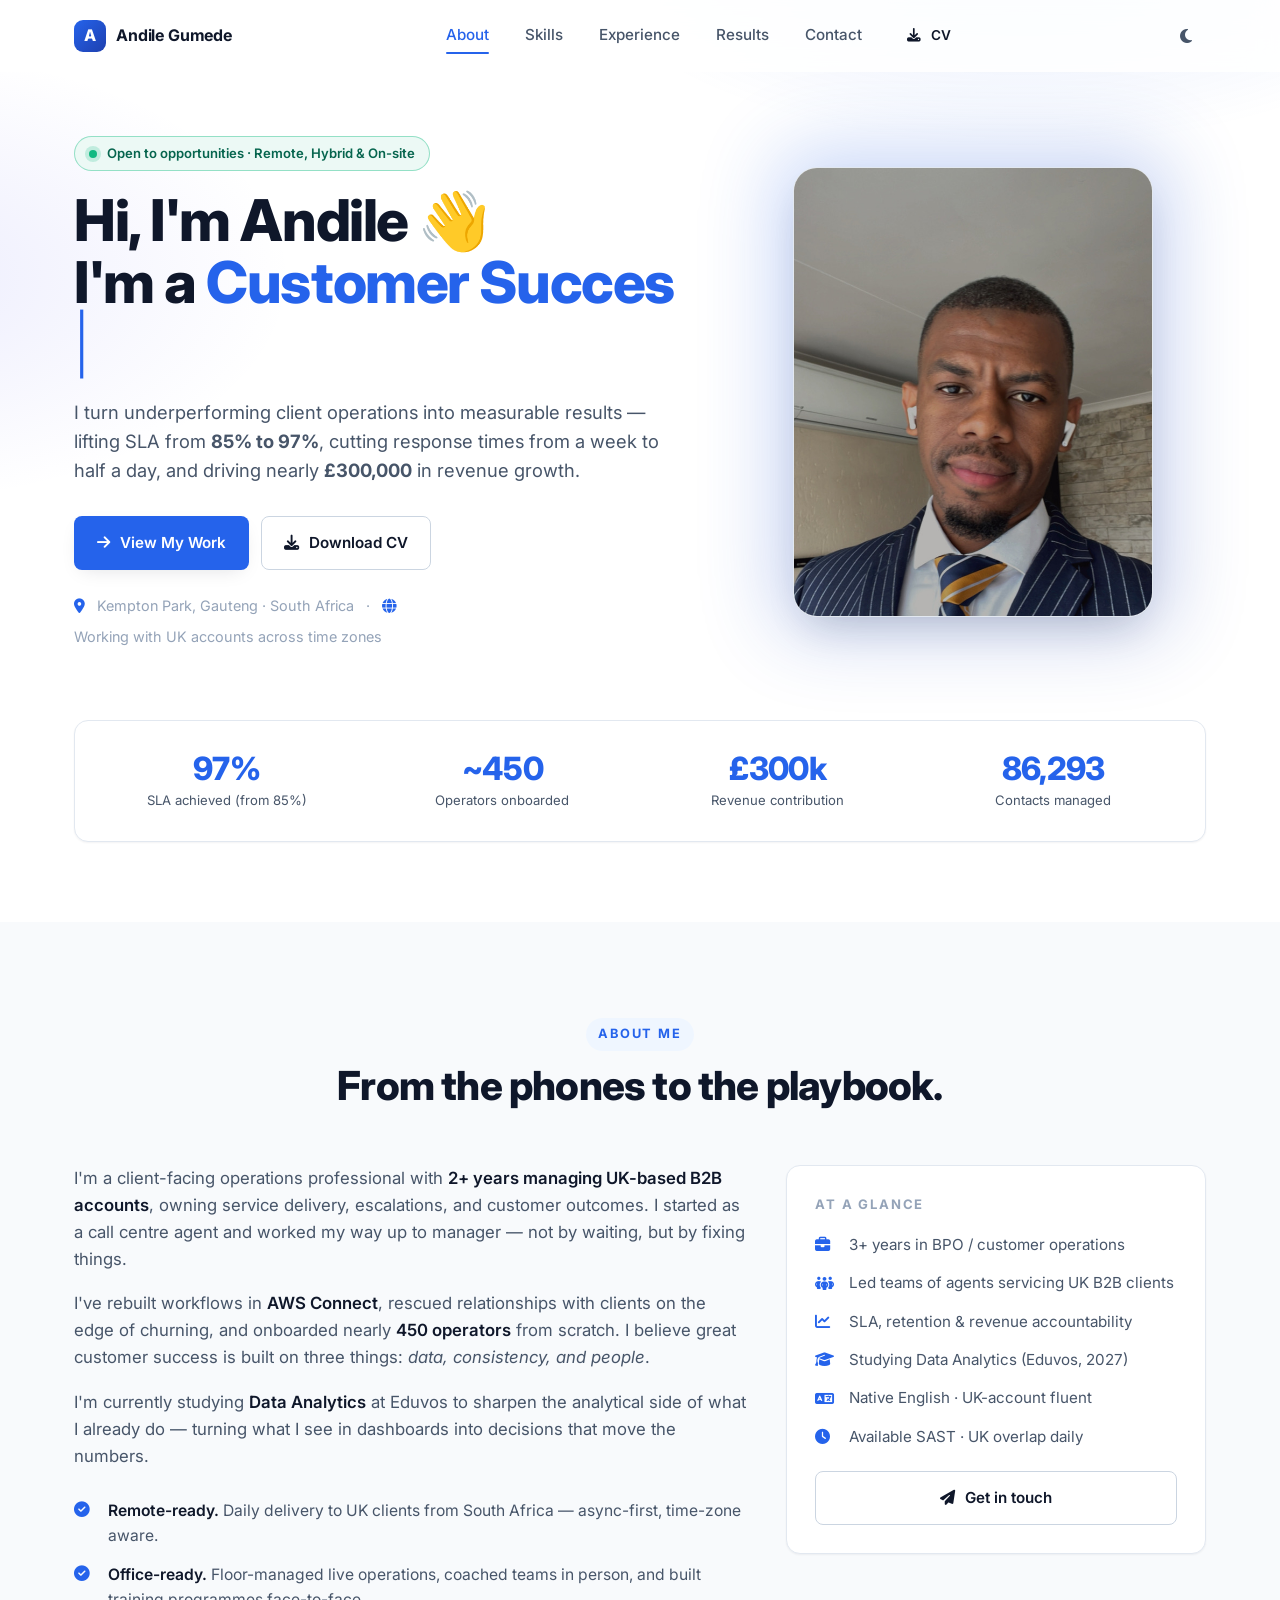
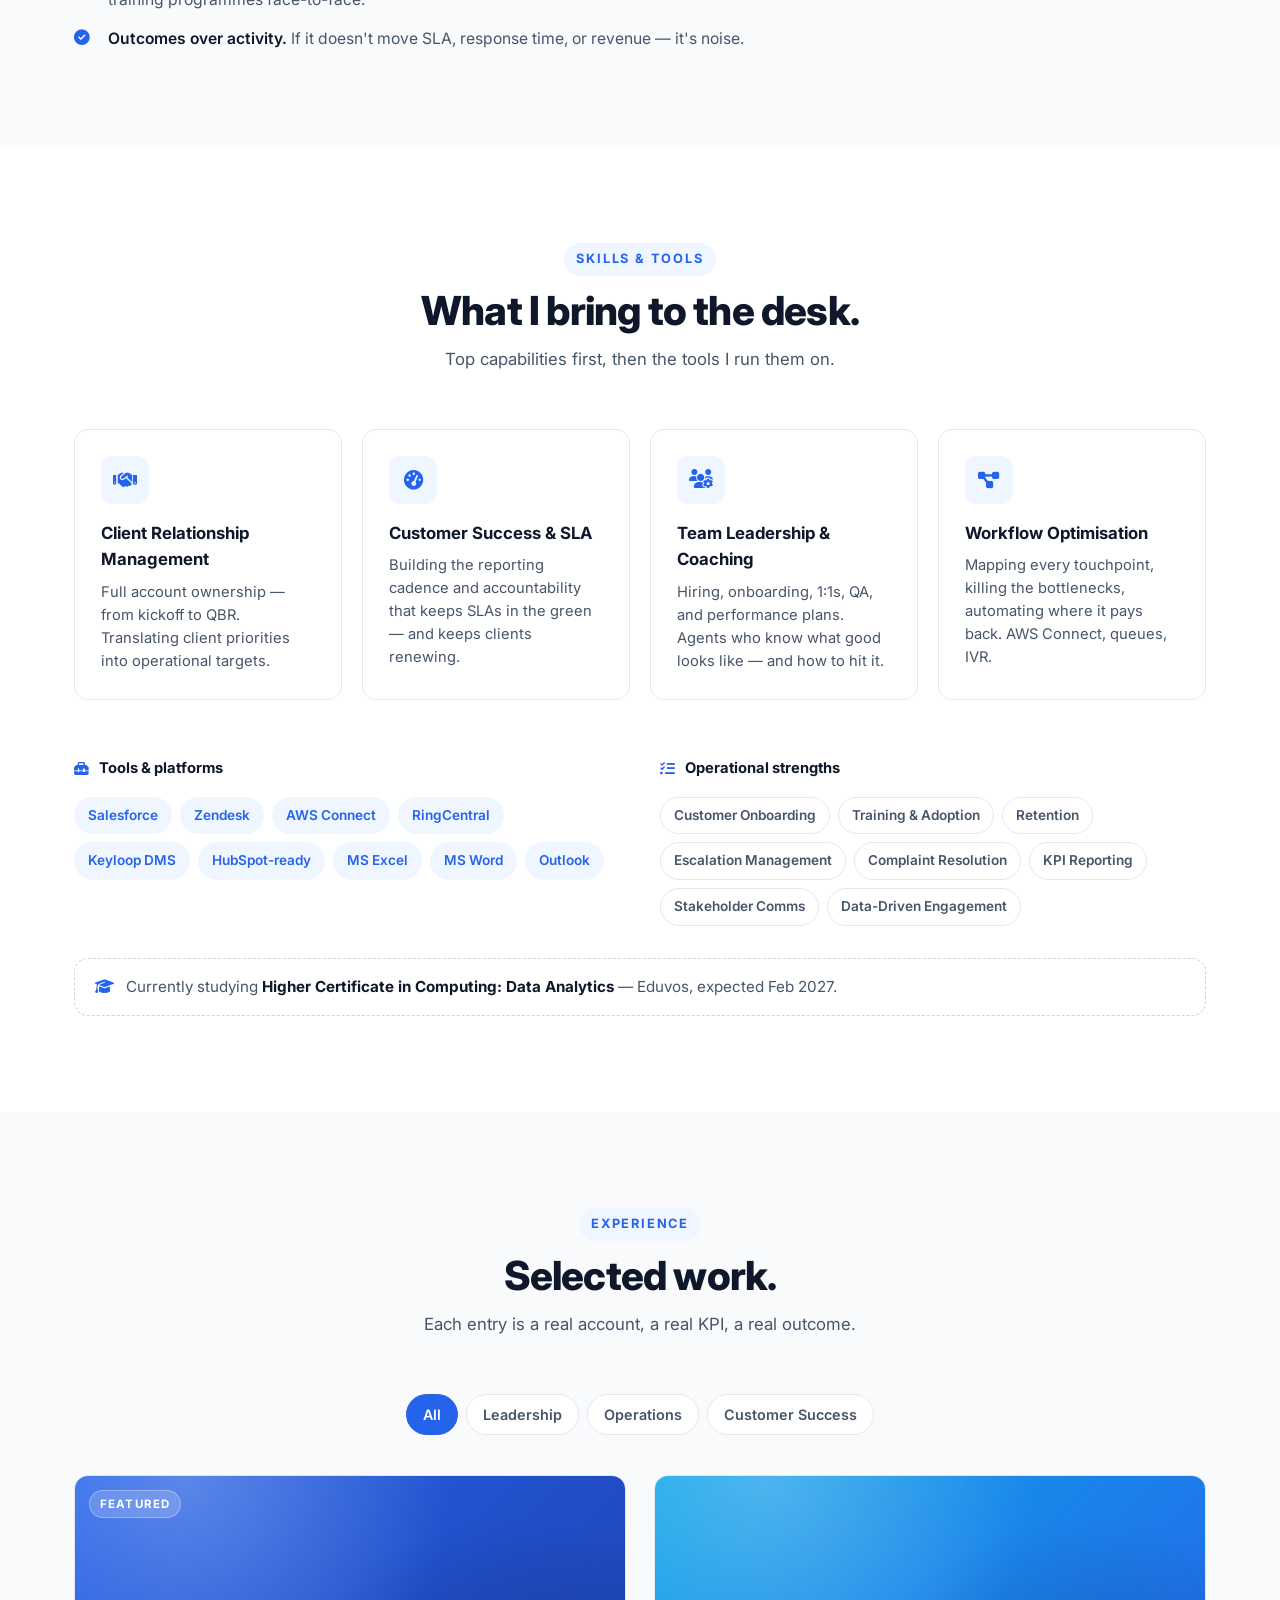
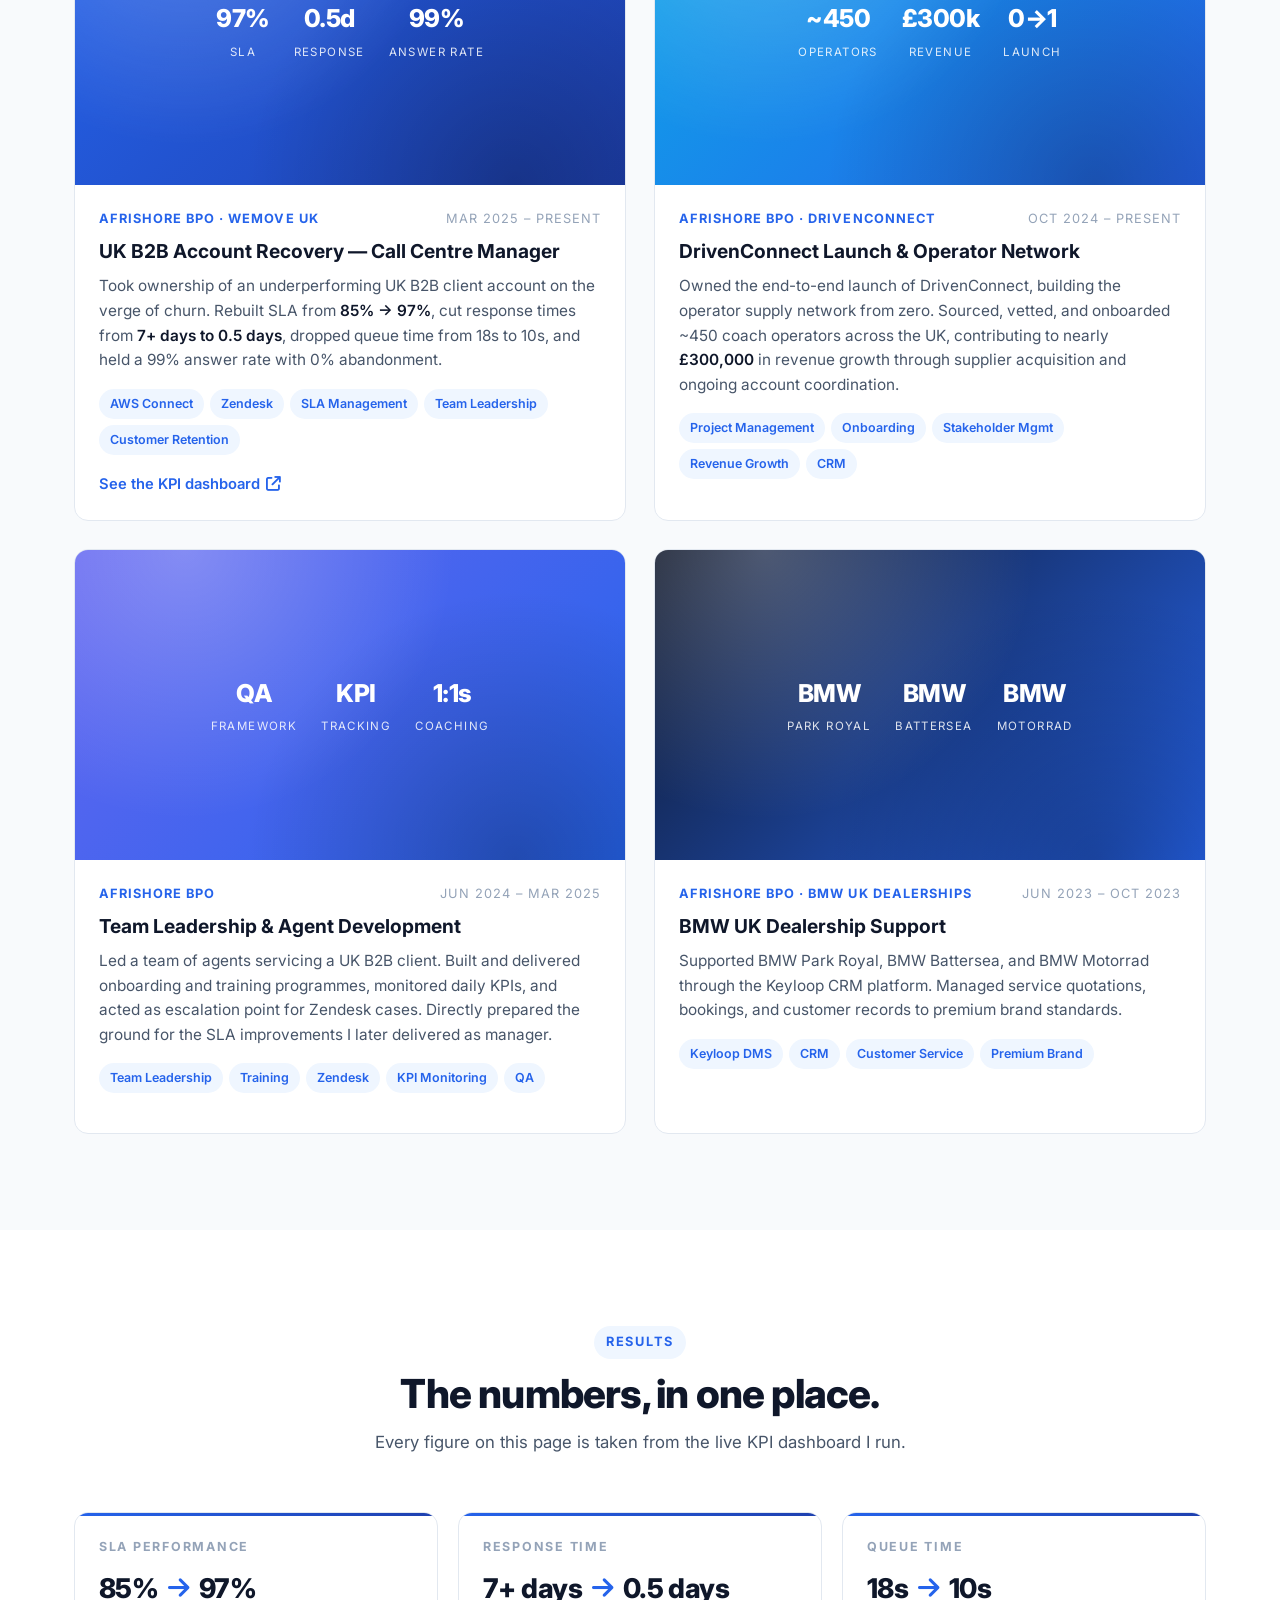
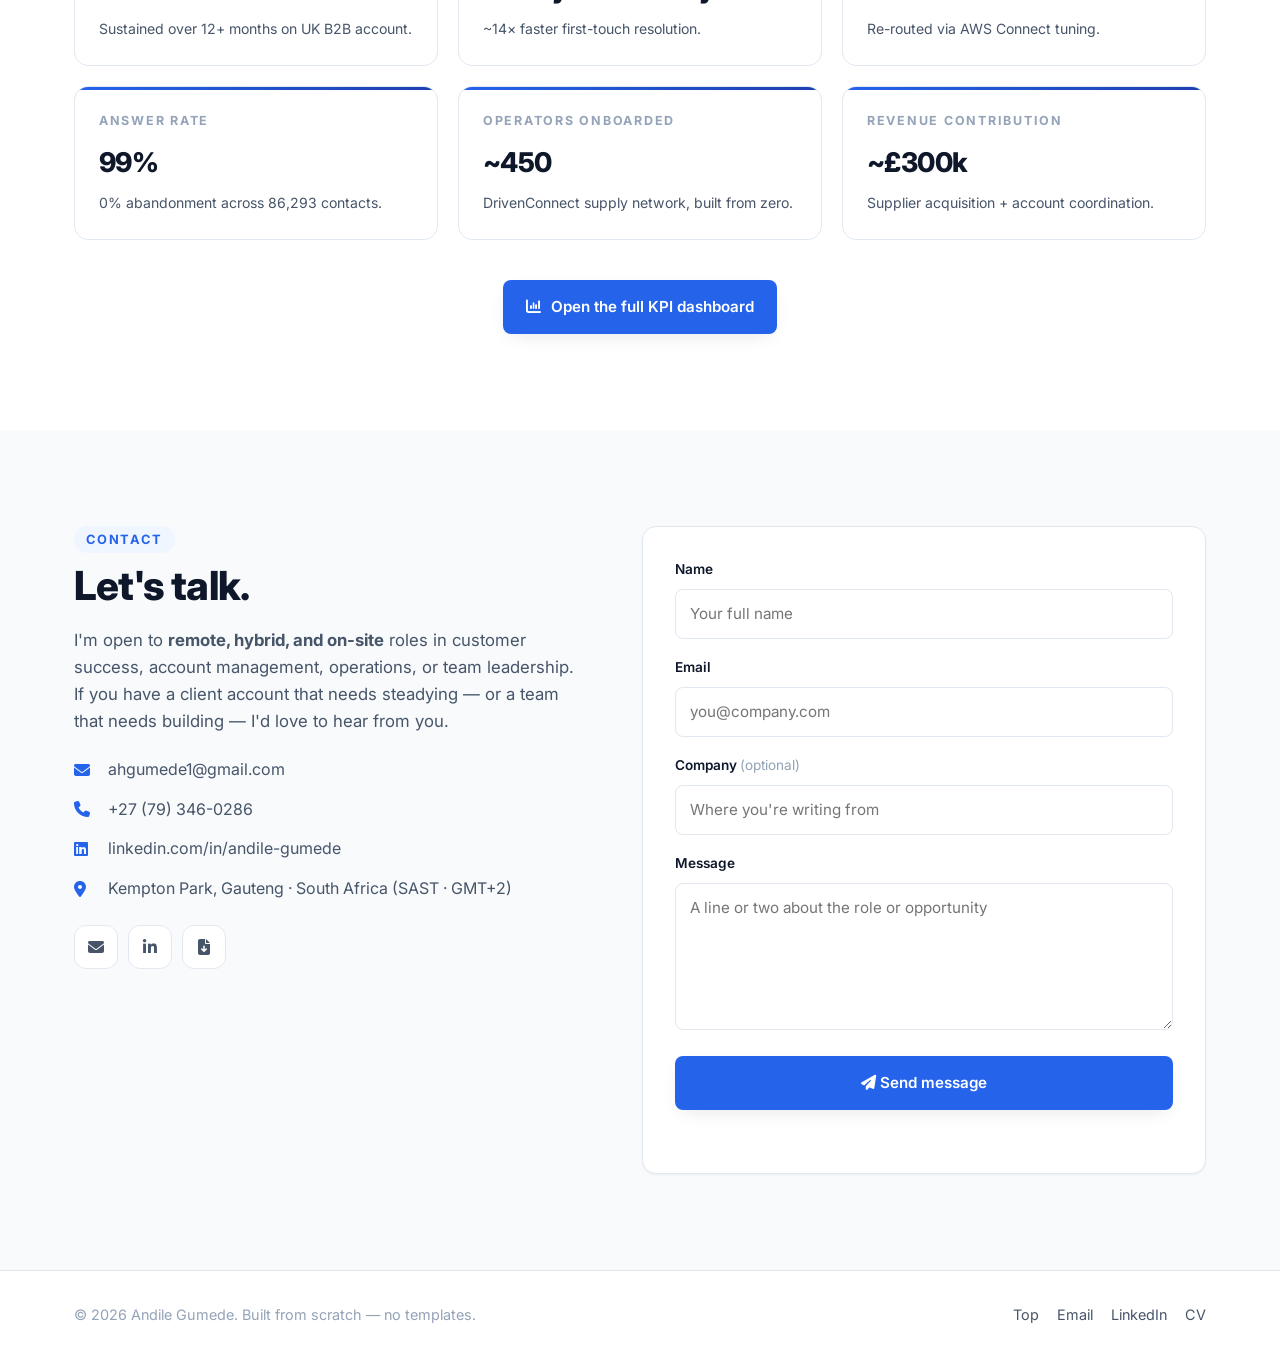
==== index.html @ 9a5c34fb "Add portfolio website" ====
<!DOCTYPE html>
<html lang="en">
<head>
  <meta charset="UTF-8" />
  <meta name="viewport" content="width=device-width, initial-scale=1.0" />
  <meta name="description" content="Andile Gumede — Customer Success & Operations Professional. UK B2B account management, SLA improvement, team leadership. Open to remote, hybrid, and on-site roles." />
  <meta name="author" content="Andile Gumede" />

  <!-- Open Graph -->
  <meta property="og:title" content="Andile Gumede — Customer Success & Operations" />
  <meta property="og:description" content="Turning underperforming client operations into measurable results. SLA 85%→97%. ~£300k revenue contribution." />
  <meta property="og:type" content="website" />

  <title>Andile Gumede — Customer Success & Operations Professional</title>

  <!-- Favicon (inline SVG: blue circle with white "A") -->
  <link rel="icon" type="image/svg+xml" href="data:image/svg+xml,%3Csvg xmlns='http://www.w3.org/2000/svg' viewBox='0 0 100 100'%3E%3Ccircle cx='50' cy='50' r='48' fill='%232563EB'/%3E%3Ctext x='50' y='66' font-family='Inter,sans-serif' font-size='56' font-weight='700' text-anchor='middle' fill='white'%3EA%3C/text%3E%3C/svg%3E" />

  <!-- Google Fonts: Inter -->
  <link rel="preconnect" href="https://fonts.googleapis.com" />
  <link rel="preconnect" href="https://fonts.gstatic.com" crossorigin />
  <link href="https://fonts.googleapis.com/css2?family=Inter:wght@300;400;500;600;700;800;900&display=swap" rel="stylesheet" />

  <!-- Font Awesome -->
  <link rel="stylesheet" href="https://cdnjs.cloudflare.com/ajax/libs/font-awesome/6.5.1/css/all.min.css" />

  <!-- AOS (Animate On Scroll) -->
  <link rel="stylesheet" href="https://unpkg.com/aos@2.3.4/dist/aos.css" />

  <!-- Site styles -->
  <link rel="stylesheet" href="src/css/style.css" />
</head>
<body>

  <!-- Scroll progress bar -->
  <div class="scroll-progress" id="scrollProgress" aria-hidden="true"></div>

  <!-- ===== NAV ===== -->
  <header class="nav" id="nav">
    <div class="container nav__inner">
      <a href="#hero" class="nav__logo" aria-label="Andile Gumede — home">
        <span class="nav__logo-mark">A</span>
        <span class="nav__logo-text">Andile Gumede</span>
      </a>

      <nav class="nav__links" id="navLinks" aria-label="Primary">
        <a href="#about" class="nav__link">About</a>
        <a href="#skills" class="nav__link">Skills</a>
        <a href="#projects" class="nav__link">Experience</a>
        <a href="#results" class="nav__link">Results</a>
        <a href="#contact" class="nav__link">Contact</a>
        <a href="src/assets/Andile_Gumede_CV_2026.pdf" class="nav__cv btn btn--small" download>
          <i class="fa-solid fa-download" aria-hidden="true"></i> CV
        </a>
      </nav>

      <div class="nav__controls">
        <button id="themeToggle" class="icon-btn" aria-label="Toggle dark mode" title="Toggle dark mode">
          <i class="fa-solid fa-moon" aria-hidden="true"></i>
        </button>
        <button id="menuToggle" class="icon-btn nav__menu-toggle" aria-label="Toggle menu" aria-expanded="false" aria-controls="navLinks">
          <i class="fa-solid fa-bars" aria-hidden="true"></i>
        </button>
      </div>
    </div>
  </header>

  <!-- ===== HERO ===== -->
  <section class="hero" id="hero">
    <div class="hero__bg" aria-hidden="true"></div>
    <div class="container hero__inner">
      <div class="hero__content" data-aos="fade-up">
        <span class="badge badge--available">
          <span class="badge__dot" aria-hidden="true"></span>
          Open to opportunities · Remote, Hybrid &amp; On-site
        </span>

        <h1 class="hero__title">
          Hi, I'm Andile <span class="wave" aria-hidden="true">👋</span><br />
          I'm a <span class="typing" id="typing" aria-live="polite"></span><span class="caret" aria-hidden="true">|</span>
        </h1>

        <p class="hero__tagline">
          I turn underperforming client operations into measurable results — lifting SLA from
          <strong>85% to 97%</strong>, cutting response times from a week to half a day, and driving nearly
          <strong>£300,000</strong> in revenue growth.
        </p>

        <div class="hero__cta">
          <a href="#projects" class="btn btn--primary">
            <i class="fa-solid fa-arrow-right" aria-hidden="true"></i>
            View My Work
          </a>
          <a href="src/assets/Andile_Gumede_CV_2026.pdf" class="btn btn--ghost" download>
            <i class="fa-solid fa-download" aria-hidden="true"></i>
            Download CV
          </a>
        </div>

        <div class="hero__meta">
          <i class="fa-solid fa-location-dot" aria-hidden="true"></i>
          Kempton Park, Gauteng · South Africa
          <span class="hero__meta-sep" aria-hidden="true">·</span>
          <i class="fa-solid fa-globe" aria-hidden="true"></i>
          Working with UK accounts across time zones
        </div>
      </div>

      <div class="hero__photo" data-aos="fade-left" data-aos-delay="150">
        <div class="hero__photo-frame">
          <img src="src/assets/images/profile.jpeg" alt="Portrait of Andile Gumede" loading="eager" />
        </div>
        <div class="hero__photo-glow" aria-hidden="true"></div>
      </div>
    </div>

    <!-- Quick stat strip -->
    <div class="container">
      <div class="stat-strip" data-aos="fade-up" data-aos-delay="250">
        <div class="stat">
          <div class="stat__value" data-counter="97" data-suffix="%">0%</div>
          <div class="stat__label">SLA achieved (from 85%)</div>
        </div>
        <div class="stat">
          <div class="stat__value" data-counter="450" data-prefix="~">0</div>
          <div class="stat__label">Operators onboarded</div>
        </div>
        <div class="stat">
          <div class="stat__value" data-counter="300" data-prefix="£" data-suffix="k">£0k</div>
          <div class="stat__label">Revenue contribution</div>
        </div>
        <div class="stat">
          <div class="stat__value" data-counter="86293">0</div>
          <div class="stat__label">Contacts managed</div>
        </div>
      </div>
    </div>
  </section>

  <!-- ===== ABOUT ===== -->
  <section class="section section--alt" id="about">
    <div class="container">
      <div class="section__head" data-aos="fade-up">
        <span class="eyebrow">About me</span>
        <h2 class="section__title">From the phones to the playbook.</h2>
      </div>

      <div class="about">
        <div class="about__copy" data-aos="fade-up" data-aos-delay="100">
          <p>
            I'm a client-facing operations professional with <strong>2+ years managing UK-based B2B accounts</strong>,
            owning service delivery, escalations, and customer outcomes. I started as a call centre agent and worked my
            way up to manager — not by waiting, but by fixing things.
          </p>
          <p>
            I've rebuilt workflows in <strong>AWS Connect</strong>, rescued relationships with clients on the edge of
            churning, and onboarded nearly <strong>450 operators</strong> from scratch. I believe great customer success
            is built on three things: <em>data, consistency, and people</em>.
          </p>
          <p>
            I'm currently studying <strong>Data Analytics</strong> at Eduvos to sharpen the analytical side of what I
            already do — turning what I see in dashboards into decisions that move the numbers.
          </p>

          <div class="about__points">
            <div class="about__point">
              <i class="fa-solid fa-circle-check" aria-hidden="true"></i>
              <span><strong>Remote-ready.</strong> Daily delivery to UK clients from South Africa — async-first, time-zone aware.</span>
            </div>
            <div class="about__point">
              <i class="fa-solid fa-circle-check" aria-hidden="true"></i>
              <span><strong>Office-ready.</strong> Floor-managed live operations, coached teams in person, and built training programmes face-to-face.</span>
            </div>
            <div class="about__point">
              <i class="fa-solid fa-circle-check" aria-hidden="true"></i>
              <span><strong>Outcomes over activity.</strong> If it doesn't move SLA, response time, or revenue — it's noise.</span>
            </div>
          </div>
        </div>

        <aside class="about__card" data-aos="fade-up" data-aos-delay="200">
          <h3 class="about__card-title">At a glance</h3>
          <ul class="about__list">
            <li><i class="fa-solid fa-briefcase" aria-hidden="true"></i> 3+ years in BPO / customer operations</li>
            <li><i class="fa-solid fa-people-group" aria-hidden="true"></i> Led teams of agents servicing UK B2B clients</li>
            <li><i class="fa-solid fa-chart-line" aria-hidden="true"></i> SLA, retention &amp; revenue accountability</li>
            <li><i class="fa-solid fa-graduation-cap" aria-hidden="true"></i> Studying Data Analytics (Eduvos, 2027)</li>
            <li><i class="fa-solid fa-language" aria-hidden="true"></i> Native English · UK-account fluent</li>
            <li><i class="fa-solid fa-clock" aria-hidden="true"></i> Available SAST · UK overlap daily</li>
          </ul>
          <a href="#contact" class="btn btn--ghost btn--block">
            <i class="fa-solid fa-paper-plane" aria-hidden="true"></i> Get in touch
          </a>
        </aside>
      </div>
    </div>
  </section>

  <!-- ===== SKILLS ===== -->
  <section class="section" id="skills">
    <div class="container">
      <div class="section__head" data-aos="fade-up">
        <span class="eyebrow">Skills &amp; tools</span>
        <h2 class="section__title">What I bring to the desk.</h2>
        <p class="section__sub">Top capabilities first, then the tools I run them on.</p>
      </div>

      <div class="skills-grid">
        <div class="skill-card skill-card--feature" data-aos="fade-up">
          <i class="fa-solid fa-handshake skill-card__icon" aria-hidden="true"></i>
          <h3>Client Relationship Management</h3>
          <p>Full account ownership — from kickoff to QBR. Translating client priorities into operational targets.</p>
        </div>
        <div class="skill-card skill-card--feature" data-aos="fade-up" data-aos-delay="80">
          <i class="fa-solid fa-gauge-high skill-card__icon" aria-hidden="true"></i>
          <h3>Customer Success &amp; SLA</h3>
          <p>Building the reporting cadence and accountability that keeps SLAs in the green — and keeps clients renewing.</p>
        </div>
        <div class="skill-card skill-card--feature" data-aos="fade-up" data-aos-delay="160">
          <i class="fa-solid fa-users-gear skill-card__icon" aria-hidden="true"></i>
          <h3>Team Leadership &amp; Coaching</h3>
          <p>Hiring, onboarding, 1:1s, QA, and performance plans. Agents who know what good looks like — and how to hit it.</p>
        </div>
        <div class="skill-card skill-card--feature" data-aos="fade-up" data-aos-delay="240">
          <i class="fa-solid fa-diagram-project skill-card__icon" aria-hidden="true"></i>
          <h3>Workflow Optimisation</h3>
          <p>Mapping every touchpoint, killing the bottlenecks, automating where it pays back. AWS Connect, queues, IVR.</p>
        </div>
      </div>

      <div class="skills-cluster" data-aos="fade-up" data-aos-delay="120">
        <div class="skills-cluster__col">
          <h4 class="skills-cluster__title"><i class="fa-solid fa-toolbox" aria-hidden="true"></i> Tools &amp; platforms</h4>
          <div class="tag-cloud">
            <span class="tag">Salesforce</span>
            <span class="tag">Zendesk</span>
            <span class="tag">AWS Connect</span>
            <span class="tag">RingCentral</span>
            <span class="tag">Keyloop DMS</span>
            <span class="tag">HubSpot-ready</span>
            <span class="tag">MS Excel</span>
            <span class="tag">MS Word</span>
            <span class="tag">Outlook</span>
          </div>
        </div>

        <div class="skills-cluster__col">
          <h4 class="skills-cluster__title"><i class="fa-solid fa-list-check" aria-hidden="true"></i> Operational strengths</h4>
          <div class="tag-cloud">
            <span class="tag tag--soft">Customer Onboarding</span>
            <span class="tag tag--soft">Training &amp; Adoption</span>
            <span class="tag tag--soft">Retention</span>
            <span class="tag tag--soft">Escalation Management</span>
            <span class="tag tag--soft">Complaint Resolution</span>
            <span class="tag tag--soft">KPI Reporting</span>
            <span class="tag tag--soft">Stakeholder Comms</span>
            <span class="tag tag--soft">Data-Driven Engagement</span>
          </div>
        </div>
      </div>

      <p class="skills-footnote" data-aos="fade-up">
        <i class="fa-solid fa-graduation-cap" aria-hidden="true"></i>
        Currently studying <strong>Higher Certificate in Computing: Data Analytics</strong> — Eduvos, expected Feb 2027.
      </p>
    </div>
  </section>

  <!-- ===== PROJECTS ===== -->
  <section class="section section--alt" id="projects">
    <div class="container">
      <div class="section__head" data-aos="fade-up">
        <span class="eyebrow">Experience</span>
        <h2 class="section__title">Selected work.</h2>
        <p class="section__sub">Each entry is a real account, a real KPI, a real outcome.</p>
      </div>

      <div class="filters" data-aos="fade-up" role="tablist" aria-label="Filter projects">
        <button class="filter is-active" data-filter="all" role="tab" aria-selected="true">All</button>
        <button class="filter" data-filter="leadership" role="tab" aria-selected="false">Leadership</button>
        <button class="filter" data-filter="ops" role="tab" aria-selected="false">Operations</button>
        <button class="filter" data-filter="cs" role="tab" aria-selected="false">Customer Success</button>
      </div>

      <div class="projects">
        <article class="project" data-tags="leadership ops cs" data-aos="fade-up">
          <div class="project__media project__media--gradient project__media--1" aria-hidden="true">
            <div class="project__badge">Featured</div>
            <div class="project__media-stats">
              <div><strong>97%</strong><span>SLA</span></div>
              <div><strong>0.5d</strong><span>Response</span></div>
              <div><strong>99%</strong><span>Answer rate</span></div>
            </div>
          </div>
          <div class="project__body">
            <div class="project__meta">
              <span class="project__company">Afrishore BPO · WeMove UK</span>
              <span class="project__dates">Mar 2025 – Present</span>
            </div>
            <h3 class="project__title">UK B2B Account Recovery — Call Centre Manager</h3>
            <p class="project__desc">
              Took ownership of an underperforming UK B2B client account on the verge of churn. Rebuilt SLA from
              <strong>85% → 97%</strong>, cut response times from <strong>7+ days to 0.5 days</strong>, dropped
              queue time from 18s to 10s, and held a 99% answer rate with 0% abandonment.
            </p>
            <div class="project__tags">
              <span class="tag tag--xs">AWS Connect</span>
              <span class="tag tag--xs">Zendesk</span>
              <span class="tag tag--xs">SLA Management</span>
              <span class="tag tag--xs">Team Leadership</span>
              <span class="tag tag--xs">Customer Retention</span>
            </div>
            <div class="project__links">
              <a href="docs/kpi_dashboard.html" class="link-arrow" target="_blank" rel="noopener">
                See the KPI dashboard <i class="fa-solid fa-arrow-up-right-from-square" aria-hidden="true"></i>
              </a>
            </div>
          </div>
        </article>

        <article class="project" data-tags="ops cs" data-aos="fade-up" data-aos-delay="80">
          <div class="project__media project__media--gradient project__media--2" aria-hidden="true">
            <div class="project__media-stats">
              <div><strong>~450</strong><span>Operators</span></div>
              <div><strong>£300k</strong><span>Revenue</span></div>
              <div><strong>0→1</strong><span>Launch</span></div>
            </div>
          </div>
          <div class="project__body">
            <div class="project__meta">
              <span class="project__company">Afrishore BPO · DrivenConnect</span>
              <span class="project__dates">Oct 2024 – Present</span>
            </div>
            <h3 class="project__title">DrivenConnect Launch &amp; Operator Network</h3>
            <p class="project__desc">
              Owned the end-to-end launch of DrivenConnect, building the operator supply network from zero. Sourced,
              vetted, and onboarded ~450 coach operators across the UK, contributing to nearly <strong>£300,000</strong>
              in revenue growth through supplier acquisition and ongoing account coordination.
            </p>
            <div class="project__tags">
              <span class="tag tag--xs">Project Management</span>
              <span class="tag tag--xs">Onboarding</span>
              <span class="tag tag--xs">Stakeholder Mgmt</span>
              <span class="tag tag--xs">Revenue Growth</span>
              <span class="tag tag--xs">CRM</span>
            </div>
          </div>
        </article>

        <article class="project" data-tags="leadership cs" data-aos="fade-up" data-aos-delay="160">
          <div class="project__media project__media--gradient project__media--3" aria-hidden="true">
            <div class="project__media-stats">
              <div><strong>QA</strong><span>Framework</span></div>
              <div><strong>KPI</strong><span>Tracking</span></div>
              <div><strong>1:1s</strong><span>Coaching</span></div>
            </div>
          </div>
          <div class="project__body">
            <div class="project__meta">
              <span class="project__company">Afrishore BPO</span>
              <span class="project__dates">Jun 2024 – Mar 2025</span>
            </div>
            <h3 class="project__title">Team Leadership &amp; Agent Development</h3>
            <p class="project__desc">
              Led a team of agents servicing a UK B2B client. Built and delivered onboarding and training programmes,
              monitored daily KPIs, and acted as escalation point for Zendesk cases. Directly prepared the ground for
              the SLA improvements I later delivered as manager.
            </p>
            <div class="project__tags">
              <span class="tag tag--xs">Team Leadership</span>
              <span class="tag tag--xs">Training</span>
              <span class="tag tag--xs">Zendesk</span>
              <span class="tag tag--xs">KPI Monitoring</span>
              <span class="tag tag--xs">QA</span>
            </div>
          </div>
        </article>

        <article class="project" data-tags="cs ops" data-aos="fade-up" data-aos-delay="240">
          <div class="project__media project__media--gradient project__media--4" aria-hidden="true">
            <div class="project__media-stats">
              <div><strong>BMW</strong><span>Park Royal</span></div>
              <div><strong>BMW</strong><span>Battersea</span></div>
              <div><strong>BMW</strong><span>Motorrad</span></div>
            </div>
          </div>
          <div class="project__body">
            <div class="project__meta">
              <span class="project__company">Afrishore BPO · BMW UK Dealerships</span>
              <span class="project__dates">Jun 2023 – Oct 2023</span>
            </div>
            <h3 class="project__title">BMW UK Dealership Support</h3>
            <p class="project__desc">
              Supported BMW Park Royal, BMW Battersea, and BMW Motorrad through the Keyloop CRM platform. Managed
              service quotations, bookings, and customer records to premium brand standards.
            </p>
            <div class="project__tags">
              <span class="tag tag--xs">Keyloop DMS</span>
              <span class="tag tag--xs">CRM</span>
              <span class="tag tag--xs">Customer Service</span>
              <span class="tag tag--xs">Premium Brand</span>
            </div>
          </div>
        </article>
      </div>
    </div>
  </section>

  <!-- ===== RESULTS / KPI EMBED ===== -->
  <section class="section" id="results">
    <div class="container">
      <div class="section__head" data-aos="fade-up">
        <span class="eyebrow">Results</span>
        <h2 class="section__title">The numbers, in one place.</h2>
        <p class="section__sub">Every figure on this page is taken from the live KPI dashboard I run.</p>
      </div>

      <div class="results-grid">
        <div class="result-card" data-aos="fade-up">
          <div class="result-card__label">SLA performance</div>
          <div class="result-card__value">85% <i class="fa-solid fa-arrow-right" aria-hidden="true"></i> 97%</div>
          <div class="result-card__note">Sustained over 12+ months on UK B2B account.</div>
        </div>
        <div class="result-card" data-aos="fade-up" data-aos-delay="80">
          <div class="result-card__label">Response time</div>
          <div class="result-card__value">7+ days <i class="fa-solid fa-arrow-right" aria-hidden="true"></i> 0.5 days</div>
          <div class="result-card__note">~14× faster first-touch resolution.</div>
        </div>
        <div class="result-card" data-aos="fade-up" data-aos-delay="160">
          <div class="result-card__label">Queue time</div>
          <div class="result-card__value">18s <i class="fa-solid fa-arrow-right" aria-hidden="true"></i> 10s</div>
          <div class="result-card__note">Re-routed via AWS Connect tuning.</div>
        </div>
        <div class="result-card" data-aos="fade-up" data-aos-delay="240">
          <div class="result-card__label">Answer rate</div>
          <div class="result-card__value">99%</div>
          <div class="result-card__note">0% abandonment across 86,293 contacts.</div>
        </div>
        <div class="result-card" data-aos="fade-up" data-aos-delay="320">
          <div class="result-card__label">Operators onboarded</div>
          <div class="result-card__value">~450</div>
          <div class="result-card__note">DrivenConnect supply network, built from zero.</div>
        </div>
        <div class="result-card" data-aos="fade-up" data-aos-delay="400">
          <div class="result-card__label">Revenue contribution</div>
          <div class="result-card__value">~£300k</div>
          <div class="result-card__note">Supplier acquisition + account coordination.</div>
        </div>
      </div>

      <div class="results-cta" data-aos="fade-up">
        <a href="docs/kpi_dashboard.html" class="btn btn--primary" target="_blank" rel="noopener">
          <i class="fa-solid fa-chart-column" aria-hidden="true"></i>
          Open the full KPI dashboard
        </a>
      </div>
    </div>
  </section>

  <!-- ===== CONTACT ===== -->
  <section class="section section--alt" id="contact">
    <div class="container">
      <div class="contact">
        <div class="contact__intro" data-aos="fade-up">
          <span class="eyebrow">Contact</span>
          <h2 class="section__title">Let's talk.</h2>
          <p>
            I'm open to <strong>remote, hybrid, and on-site</strong> roles in customer success, account management,
            operations, or team leadership. If you have a client account that needs steadying — or a team that needs
            building — I'd love to hear from you.
          </p>

          <ul class="contact__list">
            <li>
              <i class="fa-solid fa-envelope" aria-hidden="true"></i>
              <a href="mailto:ahgumede1@gmail.com">ahgumede1@gmail.com</a>
            </li>
            <li>
              <i class="fa-solid fa-phone" aria-hidden="true"></i>
              <a href="tel:+27793460286">+27 (79) 346-0286</a>
            </li>
            <li>
              <i class="fa-brands fa-linkedin" aria-hidden="true"></i>
              <a href="https://www.linkedin.com/in/andile-gumede-bb46a4197/" target="_blank" rel="noopener">linkedin.com/in/andile-gumede</a>
            </li>
            <li>
              <i class="fa-solid fa-location-dot" aria-hidden="true"></i>
              Kempton Park, Gauteng · South Africa (SAST · GMT+2)
            </li>
          </ul>

          <div class="contact__socials">
            <a href="mailto:ahgumede1@gmail.com" class="social" aria-label="Email">
              <i class="fa-solid fa-envelope" aria-hidden="true"></i>
            </a>
            <a href="https://www.linkedin.com/in/andile-gumede-bb46a4197/" target="_blank" rel="noopener" class="social" aria-label="LinkedIn">
              <i class="fa-brands fa-linkedin-in" aria-hidden="true"></i>
            </a>
            <a href="src/assets/Andile_Gumede_CV_2026.pdf" download class="social" aria-label="Download CV">
              <i class="fa-solid fa-file-arrow-down" aria-hidden="true"></i>
            </a>
          </div>
        </div>

        <form
          class="contact__form"
          id="contactForm"
          action="https://formspree.io/f/xredlwpw"
          method="POST"
          data-aos="fade-up"
          data-aos-delay="100"
          novalidate
        >
          <div class="form-row">
            <label for="name">Name</label>
            <input type="text" id="name" name="name" required autocomplete="name" placeholder="Your full name" />
          </div>

          <div class="form-row">
            <label for="email">Email</label>
            <input type="email" id="email" name="email" required autocomplete="email" placeholder="you@company.com" />
          </div>

          <div class="form-row">
            <label for="company">Company <span class="form-row__opt">(optional)</span></label>
            <input type="text" id="company" name="company" autocomplete="organization" placeholder="Where you're writing from" />
          </div>

          <div class="form-row">
            <label for="message">Message</label>
            <textarea id="message" name="message" rows="5" required placeholder="A line or two about the role or opportunity"></textarea>
          </div>

          <button type="submit" class="btn btn--primary btn--block" id="submitBtn">
            <span class="btn__label"><i class="fa-solid fa-paper-plane" aria-hidden="true"></i> Send message</span>
            <span class="btn__sending" aria-hidden="true"><i class="fa-solid fa-circle-notch fa-spin"></i> Sending…</span>
          </button>

          <p class="form-note" id="formNote" role="status" aria-live="polite"></p>
        </form>
      </div>
    </div>
  </section>

  <!-- ===== FOOTER ===== -->
  <footer class="footer">
    <div class="container footer__inner">
      <p>© <span id="year">2026</span> Andile Gumede. Built from scratch — no templates.</p>
      <div class="footer__links">
        <a href="#hero">Top</a>
        <a href="mailto:ahgumede1@gmail.com">Email</a>
        <a href="https://www.linkedin.com/in/andile-gumede-bb46a4197/" target="_blank" rel="noopener">LinkedIn</a>
        <a href="src/assets/Andile_Gumede_CV_2026.pdf" download>CV</a>
      </div>
    </div>
  </footer>

  <!-- Back to top -->
  <button id="backToTop" class="back-to-top" aria-label="Back to top">
    <i class="fa-solid fa-arrow-up" aria-hidden="true"></i>
  </button>

  <!-- AOS script -->
  <script src="https://unpkg.com/aos@2.3.4/dist/aos.js"></script>
  <!-- Site script -->
  <script src="src/js/main.js" defer></script>
</body>
</html>
---- src/css/style.css ----
/* =========================================================================
   Andile Gumede — Portfolio styles
   Clean, professional, fully responsive. Light + Dark themes.
   ========================================================================= */

/* ----- Reset / base ----- */
*, *::before, *::after { box-sizing: border-box; }
* { margin: 0; padding: 0; }

html { scroll-behavior: smooth; }
html, body { height: 100%; }

body {
  font-family: 'Inter', system-ui, -apple-system, 'Segoe UI', Roboto, sans-serif;
  font-size: 16px;
  line-height: 1.6;
  color: var(--text);
  background: var(--bg);
  -webkit-font-smoothing: antialiased;
  -moz-osx-font-smoothing: grayscale;
  overflow-x: hidden;
  transition: background-color .25s ease, color .25s ease;
}

img { max-width: 100%; display: block; }
a { color: inherit; text-decoration: none; }
button { font: inherit; cursor: pointer; border: 0; background: transparent; color: inherit; }
input, textarea { font: inherit; color: inherit; }
ul { list-style: none; }

/* ----- Design tokens ----- */
:root {
  --blue: #2563EB;
  --blue-600: #1D4ED8;
  --blue-700: #1E40AF;
  --blue-50: #EFF6FF;
  --blue-100: #DBEAFE;

  --text: #0F172A;
  --text-2: #475569;
  --text-3: #94A3B8;

  --bg: #FFFFFF;
  --bg-alt: #F8FAFC;
  --card: #FFFFFF;
  --border: #E2E8F0;
  --border-strong: #CBD5E1;

  --shadow-sm: 0 1px 2px rgba(15, 23, 42, .05);
  --shadow-md: 0 6px 20px -8px rgba(15, 23, 42, .15);
  --shadow-lg: 0 20px 40px -16px rgba(15, 23, 42, .2);
  --shadow-glow: 0 0 0 4px rgba(37, 99, 235, .12);

  --radius-sm: 8px;
  --radius: 14px;
  --radius-lg: 22px;

  --container: 1180px;
  --nav-h: 72px;

  --grad-1: linear-gradient(135deg, #2563EB, #1E40AF);
  --grad-2: linear-gradient(135deg, #0EA5E9, #2563EB);
  --grad-3: linear-gradient(135deg, #6366F1, #2563EB);
  --grad-4: linear-gradient(135deg, #0F172A, #2563EB);
}

[data-theme="dark"] {
  --text: #E2E8F0;
  --text-2: #94A3B8;
  --text-3: #64748B;

  --bg: #0B1220;
  --bg-alt: #0F172A;
  --card: #111B30;
  --border: #1E293B;
  --border-strong: #334155;

  --blue-50: rgba(37, 99, 235, .12);
  --blue-100: rgba(37, 99, 235, .2);

  --shadow-sm: 0 1px 2px rgba(0,0,0,.4);
  --shadow-md: 0 6px 20px -8px rgba(0,0,0,.55);
  --shadow-lg: 0 20px 40px -16px rgba(0,0,0,.7);
  --shadow-glow: 0 0 0 4px rgba(37, 99, 235, .25);
}

/* ----- Layout helpers ----- */
.container {
  width: 100%;
  max-width: var(--container);
  margin: 0 auto;
  padding: 0 24px;
}

.section { padding: 96px 0; }
.section--alt { background: var(--bg-alt); }

.section__head { max-width: 720px; margin: 0 auto 56px; text-align: center; }
.section__head .eyebrow { display: inline-block; }
.section__title {
  font-size: clamp(1.75rem, 1.4rem + 1.6vw, 2.5rem);
  font-weight: 800;
  line-height: 1.15;
  letter-spacing: -.02em;
  margin-top: 12px;
  color: var(--text);
}
.section__sub { color: var(--text-2); margin-top: 12px; font-size: 1.05rem; }

.eyebrow {
  font-size: .8rem;
  font-weight: 700;
  letter-spacing: .14em;
  text-transform: uppercase;
  color: var(--blue);
  background: var(--blue-50);
  padding: 6px 12px;
  border-radius: 999px;
}

/* ----- Buttons ----- */
.btn {
  display: inline-flex;
  align-items: center;
  gap: 10px;
  padding: 14px 22px;
  font-weight: 600;
  font-size: .95rem;
  border-radius: var(--radius-sm);
  border: 1px solid transparent;
  transition: transform .15s ease, box-shadow .2s ease, background .2s ease, color .2s ease, border-color .2s ease;
  cursor: pointer;
  white-space: nowrap;
}
.btn--small { padding: 8px 14px; font-size: .85rem; }
.btn--block { display: flex; width: 100%; justify-content: center; }

.btn--primary {
  background: var(--blue);
  color: #FFFFFF;
  box-shadow: var(--shadow-md);
}
.btn--primary:hover {
  background: var(--blue-600);
  transform: translateY(-2px);
  box-shadow: var(--shadow-lg);
}

.btn--ghost {
  background: transparent;
  color: var(--text);
  border-color: var(--border-strong);
}
.btn--ghost:hover {
  border-color: var(--blue);
  color: var(--blue);
  transform: translateY(-2px);
}

/* ----- Scroll progress bar ----- */
.scroll-progress {
  position: fixed;
  top: 0; left: 0;
  height: 3px;
  width: 0%;
  background: var(--grad-1);
  z-index: 1000;
  transition: width .1s linear;
}

/* ----- NAV ----- */
.nav {
  position: fixed;
  top: 0; left: 0; right: 0;
  height: var(--nav-h);
  background: color-mix(in srgb, var(--bg) 85%, transparent);
  backdrop-filter: saturate(180%) blur(14px);
  -webkit-backdrop-filter: saturate(180%) blur(14px);
  border-bottom: 1px solid transparent;
  z-index: 100;
  transition: background .25s ease, border-color .25s ease, box-shadow .25s ease;
}
.nav.is-scrolled {
  background: color-mix(in srgb, var(--bg) 95%, transparent);
  border-bottom-color: var(--border);
  box-shadow: var(--shadow-sm);
}
.nav__inner {
  display: flex;
  align-items: center;
  justify-content: space-between;
  height: 100%;
  gap: 16px;
}
.nav__logo {
  display: inline-flex;
  align-items: center;
  gap: 10px;
  font-weight: 700;
  letter-spacing: -.01em;
}
.nav__logo-mark {
  display: inline-grid;
  place-items: center;
  width: 32px; height: 32px;
  border-radius: 9px;
  background: var(--grad-1);
  color: #fff;
  font-weight: 800;
}
.nav__links {
  display: flex;
  align-items: center;
  gap: 8px;
}
.nav__link {
  position: relative;
  padding: 10px 14px;
  font-size: .95rem;
  font-weight: 500;
  color: var(--text-2);
  border-radius: 8px;
  transition: color .2s ease, background .2s ease;
}
.nav__link:hover { color: var(--text); background: var(--bg-alt); }
.nav__link.is-active { color: var(--blue); }
.nav__link.is-active::after {
  content: '';
  position: absolute;
  left: 14px; right: 14px; bottom: 4px;
  height: 2px;
  background: var(--blue);
  border-radius: 2px;
}
.nav__cv { margin-left: 8px; }

.nav__controls { display: flex; align-items: center; gap: 6px; }
.icon-btn {
  width: 40px; height: 40px;
  display: inline-grid; place-items: center;
  border-radius: 10px;
  color: var(--text-2);
  transition: background .2s ease, color .2s ease, transform .2s ease;
}
.icon-btn:hover { background: var(--bg-alt); color: var(--text); }
.nav__menu-toggle { display: none; }

/* ----- HERO ----- */
.hero {
  position: relative;
  padding: calc(var(--nav-h) + 64px) 0 80px;
  overflow: hidden;
}
.hero__bg {
  position: absolute; inset: 0;
  background:
    radial-gradient(800px 400px at 80% -10%, rgba(37, 99, 235, .15), transparent 60%),
    radial-gradient(700px 380px at -10% 30%, rgba(99, 102, 241, .12), transparent 60%);
  z-index: -1;
}
.hero__inner {
  display: grid;
  grid-template-columns: 1.3fr 1fr;
  gap: 60px;
  align-items: center;
}

.hero__content { min-width: 0; }
.hero__title {
  font-size: clamp(2rem, 1.4rem + 3.2vw, 3.6rem);
  line-height: 1.08;
  letter-spacing: -.025em;
  font-weight: 800;
  margin-top: 18px;
  color: var(--text);
}
.wave { display: inline-block; animation: wave 2.4s ease-in-out infinite; transform-origin: 70% 80%; }
@keyframes wave {
  0%, 60%, 100% { transform: rotate(0); }
  10% { transform: rotate(14deg); }
  20% { transform: rotate(-8deg); }
  30% { transform: rotate(14deg); }
  40% { transform: rotate(-4deg); }
  50% { transform: rotate(10deg); }
}
.typing { color: var(--blue); }
.caret {
  display: inline-block;
  color: var(--blue);
  font-weight: 300;
  animation: blink 1s steps(1) infinite;
}
@keyframes blink { 50% { opacity: 0; } }

.hero__tagline {
  font-size: clamp(1rem, .95rem + .25vw, 1.15rem);
  color: var(--text-2);
  margin-top: 22px;
  max-width: 620px;
}

.hero__cta {
  display: flex; flex-wrap: wrap; gap: 12px;
  margin-top: 30px;
}

.hero__meta {
  margin-top: 24px;
  color: var(--text-3);
  font-size: .9rem;
  display: inline-flex;
  align-items: center;
  flex-wrap: wrap;
  gap: 8px;
}
.hero__meta i { color: var(--blue); margin-right: 4px; }
.hero__meta-sep { padding: 0 4px; }

/* Availability badge */
.badge {
  display: inline-flex;
  align-items: center;
  gap: 10px;
  padding: 6px 14px;
  border-radius: 999px;
  font-size: .82rem;
  font-weight: 600;
  border: 1px solid var(--border);
  background: var(--card);
  color: var(--text-2);
}
.badge--available {
  border-color: rgba(16, 185, 129, .4);
  background: color-mix(in srgb, #10B981 8%, var(--card));
  color: color-mix(in srgb, #047857 80%, var(--text));
}
.badge__dot {
  width: 8px; height: 8px;
  border-radius: 50%;
  background: #10B981;
  box-shadow: 0 0 0 4px rgba(16, 185, 129, .2);
  animation: pulse 2s ease-in-out infinite;
}
@keyframes pulse {
  0%, 100% { box-shadow: 0 0 0 4px rgba(16, 185, 129, .2); }
  50% { box-shadow: 0 0 0 7px rgba(16, 185, 129, 0); }
}
[data-theme="dark"] .badge--available { color: #6EE7B7; }

/* Photo */
.hero__photo {
  position: relative;
  justify-self: center;
  width: 100%;
  max-width: 360px;
}
.hero__photo-frame {
  position: relative;
  aspect-ratio: 4 / 5;
  border-radius: 24px;
  overflow: hidden;
  border: 1px solid var(--border);
  box-shadow: var(--shadow-lg);
  background: var(--card);
  z-index: 2;
}
.hero__photo-frame img {
  width: 100%; height: 100%;
  object-fit: cover;
  object-position: center 20%;
}
.hero__photo-glow {
  position: absolute;
  inset: -16px;
  background: var(--grad-1);
  filter: blur(40px);
  opacity: .25;
  border-radius: 30px;
  z-index: 1;
}

/* Stat strip */
.stat-strip {
  margin-top: 72px;
  display: grid;
  grid-template-columns: repeat(4, 1fr);
  gap: 16px;
  padding: 22px;
  background: var(--card);
  border: 1px solid var(--border);
  border-radius: var(--radius);
  box-shadow: var(--shadow-sm);
}
.stat { text-align: center; padding: 8px 4px; }
.stat__value {
  font-size: clamp(1.4rem, 1rem + 1.4vw, 2rem);
  font-weight: 800;
  color: var(--blue);
  letter-spacing: -.02em;
  line-height: 1.1;
}
.stat__label {
  font-size: .82rem;
  color: var(--text-2);
  margin-top: 4px;
}

/* ----- ABOUT ----- */
.about {
  display: grid;
  grid-template-columns: 1.6fr 1fr;
  gap: 40px;
  align-items: start;
}
.about__copy p { color: var(--text-2); margin-bottom: 18px; font-size: 1.05rem; }
.about__copy strong { color: var(--text); font-weight: 600; }

.about__points {
  margin-top: 28px;
  display: grid;
  gap: 14px;
}
.about__point {
  display: grid;
  grid-template-columns: 22px 1fr;
  gap: 12px;
  align-items: start;
  color: var(--text-2);
  font-size: .98rem;
}
.about__point i { color: var(--blue); margin-top: 4px; }
.about__point strong { color: var(--text); font-weight: 600; }

.about__card {
  background: var(--card);
  border: 1px solid var(--border);
  border-radius: var(--radius);
  padding: 28px;
  box-shadow: var(--shadow-sm);
  position: sticky;
  top: calc(var(--nav-h) + 24px);
}
.about__card-title {
  font-size: .82rem;
  letter-spacing: .14em;
  text-transform: uppercase;
  color: var(--text-3);
  margin-bottom: 18px;
}
.about__list { display: grid; gap: 14px; margin-bottom: 22px; }
.about__list li {
  display: grid;
  grid-template-columns: 22px 1fr;
  gap: 12px;
  align-items: center;
  font-size: .95rem;
  color: var(--text-2);
}
.about__list i { color: var(--blue); }

/* ----- SKILLS ----- */
.skills-grid {
  display: grid;
  grid-template-columns: repeat(4, 1fr);
  gap: 20px;
  margin-bottom: 56px;
}
.skill-card {
  background: var(--card);
  border: 1px solid var(--border);
  border-radius: var(--radius);
  padding: 26px;
  transition: transform .25s ease, border-color .25s ease, box-shadow .25s ease;
  position: relative;
  overflow: hidden;
}
.skill-card::before {
  content: '';
  position: absolute;
  inset: 0;
  background: var(--grad-1);
  opacity: 0;
  transition: opacity .25s ease;
  z-index: 0;
}
.skill-card > * { position: relative; z-index: 1; }
.skill-card:hover {
  transform: translateY(-4px);
  border-color: var(--blue);
  box-shadow: var(--shadow-md);
}
.skill-card__icon {
  display: inline-grid;
  place-items: center;
  width: 48px; height: 48px;
  border-radius: 12px;
  background: var(--blue-50);
  color: var(--blue);
  font-size: 1.2rem;
  margin-bottom: 16px;
}
.skill-card h3 {
  font-size: 1.05rem;
  font-weight: 700;
  color: var(--text);
  margin-bottom: 8px;
}
.skill-card p {
  color: var(--text-2);
  font-size: .92rem;
  line-height: 1.55;
}

.skills-cluster {
  display: grid;
  grid-template-columns: 1fr 1fr;
  gap: 40px;
  margin-bottom: 32px;
}
.skills-cluster__title {
  font-size: .92rem;
  font-weight: 700;
  color: var(--text);
  margin-bottom: 16px;
  display: inline-flex;
  align-items: center;
  gap: 10px;
}
.skills-cluster__title i { color: var(--blue); }

.tag-cloud { display: flex; flex-wrap: wrap; gap: 8px; }
.tag {
  display: inline-flex;
  align-items: center;
  padding: 7px 13px;
  border-radius: 999px;
  background: var(--blue-50);
  color: var(--blue);
  font-size: .85rem;
  font-weight: 600;
  border: 1px solid transparent;
  transition: transform .15s ease, background .2s ease;
}
.tag:hover { transform: translateY(-2px); }
.tag--soft {
  background: var(--card);
  color: var(--text-2);
  border-color: var(--border);
}
.tag--xs { padding: 4px 10px; font-size: .78rem; }

.skills-footnote {
  margin-top: 24px;
  padding: 16px 20px;
  background: var(--card);
  border: 1px dashed var(--border-strong);
  border-radius: var(--radius);
  color: var(--text-2);
  font-size: .95rem;
}
.skills-footnote i { color: var(--blue); margin-right: 8px; }
.skills-footnote strong { color: var(--text); }

/* ----- PROJECTS ----- */
.filters {
  display: flex;
  flex-wrap: wrap;
  justify-content: center;
  gap: 8px;
  margin-bottom: 40px;
}
.filter {
  padding: 8px 16px;
  border-radius: 999px;
  border: 1px solid var(--border);
  color: var(--text-2);
  font-size: .9rem;
  font-weight: 600;
  background: var(--card);
  transition: all .2s ease;
}
.filter:hover { border-color: var(--blue); color: var(--blue); }
.filter.is-active {
  background: var(--blue);
  color: #fff;
  border-color: var(--blue);
}

.projects {
  display: grid;
  grid-template-columns: 1fr 1fr;
  gap: 28px;
}
.project {
  background: var(--card);
  border: 1px solid var(--border);
  border-radius: var(--radius);
  overflow: hidden;
  display: flex;
  flex-direction: column;
  transition: transform .25s ease, border-color .25s ease, box-shadow .25s ease;
  position: relative;
}
.project::after {
  content: '';
  position: absolute;
  inset: 0;
  border-radius: var(--radius);
  pointer-events: none;
  box-shadow: var(--shadow-glow);
  opacity: 0;
  transition: opacity .25s ease;
}
.project:hover {
  transform: translateY(-4px);
  border-color: var(--blue);
  box-shadow: var(--shadow-md);
}
.project:hover::after { opacity: 1; }

.project.is-hidden { display: none; }

.project__media {
  position: relative;
  aspect-ratio: 16 / 9;
  display: grid;
  place-items: center;
  overflow: hidden;
}
.project__media--gradient { color: #fff; }
.project__media--1 { background: var(--grad-1); }
.project__media--2 { background: var(--grad-2); }
.project__media--3 { background: var(--grad-3); }
.project__media--4 { background: var(--grad-4); }

.project__media::before {
  content: '';
  position: absolute;
  inset: 0;
  background:
    radial-gradient(circle at 20% 0%, rgba(255,255,255,.25), transparent 50%),
    radial-gradient(circle at 80% 100%, rgba(0,0,0,.25), transparent 50%);
}
.project__media-stats {
  display: flex;
  gap: 24px;
  position: relative;
  z-index: 1;
  padding: 0 20px;
}
.project__media-stats > div {
  text-align: center;
  display: grid;
  gap: 4px;
}
.project__media-stats strong {
  display: block;
  font-size: clamp(1.15rem, .9rem + .8vw, 1.6rem);
  font-weight: 800;
  letter-spacing: -.02em;
}
.project__media-stats span {
  font-size: .72rem;
  text-transform: uppercase;
  letter-spacing: .12em;
  opacity: .85;
}
.project__badge {
  position: absolute;
  top: 14px; left: 14px;
  z-index: 2;
  background: rgba(255,255,255,.18);
  backdrop-filter: blur(8px);
  -webkit-backdrop-filter: blur(8px);
  border: 1px solid rgba(255,255,255,.3);
  color: #fff;
  font-size: .72rem;
  font-weight: 700;
  letter-spacing: .1em;
  text-transform: uppercase;
  padding: 4px 10px;
  border-radius: 999px;
}

.project__body { padding: 24px; display: flex; flex-direction: column; flex: 1; }
.project__meta {
  display: flex;
  justify-content: space-between;
  flex-wrap: wrap;
  gap: 8px;
  font-size: .8rem;
  color: var(--text-3);
  text-transform: uppercase;
  letter-spacing: .08em;
  margin-bottom: 10px;
}
.project__company { font-weight: 700; color: var(--blue); }
.project__title {
  font-size: 1.2rem;
  font-weight: 700;
  color: var(--text);
  margin-bottom: 10px;
  line-height: 1.3;
}
.project__desc { color: var(--text-2); font-size: .96rem; margin-bottom: 16px; }
.project__desc strong { color: var(--text); font-weight: 600; }
.project__tags {
  display: flex;
  flex-wrap: wrap;
  gap: 6px;
  margin-bottom: 16px;
}
.project__links { margin-top: auto; }
.link-arrow {
  display: inline-flex;
  align-items: center;
  gap: 6px;
  color: var(--blue);
  font-weight: 600;
  font-size: .92rem;
  transition: gap .2s ease, color .2s ease;
}
.link-arrow:hover { gap: 10px; color: var(--blue-600); }

/* ----- RESULTS ----- */
.results-grid {
  display: grid;
  grid-template-columns: repeat(3, 1fr);
  gap: 20px;
}
.result-card {
  background: var(--card);
  border: 1px solid var(--border);
  border-radius: var(--radius);
  padding: 24px;
  transition: transform .2s ease, border-color .2s ease;
  position: relative;
  overflow: hidden;
}
.result-card::before {
  content: '';
  position: absolute;
  top: 0; left: 0; right: 0;
  height: 3px;
  background: var(--grad-1);
}
.result-card:hover { transform: translateY(-3px); border-color: var(--blue); }
.result-card__label {
  font-size: .78rem;
  text-transform: uppercase;
  letter-spacing: .14em;
  color: var(--text-3);
  font-weight: 700;
  margin-bottom: 10px;
}
.result-card__value {
  font-size: clamp(1.3rem, 1rem + .9vw, 1.7rem);
  font-weight: 800;
  color: var(--text);
  letter-spacing: -.02em;
  display: inline-flex;
  align-items: center;
  gap: 10px;
  margin-bottom: 8px;
}
.result-card__value i { color: var(--blue); font-size: .9em; }
.result-card__note { color: var(--text-2); font-size: .88rem; }

.results-cta {
  margin-top: 40px;
  display: flex;
  justify-content: center;
}

/* ----- CONTACT ----- */
.contact {
  display: grid;
  grid-template-columns: 1fr 1.1fr;
  gap: 56px;
  align-items: start;
}
.contact__intro p { color: var(--text-2); margin: 18px 0 22px; font-size: 1.05rem; }
.contact__list { display: grid; gap: 14px; margin-bottom: 24px; }
.contact__list li {
  display: grid;
  grid-template-columns: 22px 1fr;
  gap: 12px;
  align-items: center;
  color: var(--text-2);
}
.contact__list i { color: var(--blue); }
.contact__list a:hover { color: var(--blue); text-decoration: underline; }

.contact__socials { display: flex; gap: 10px; }
.social {
  width: 44px; height: 44px;
  display: inline-grid; place-items: center;
  border-radius: 12px;
  background: var(--card);
  border: 1px solid var(--border);
  color: var(--text-2);
  transition: all .2s ease;
}
.social:hover {
  border-color: var(--blue);
  color: var(--blue);
  transform: translateY(-3px);
  box-shadow: var(--shadow-md);
}

/* Form */
.contact__form {
  background: var(--card);
  border: 1px solid var(--border);
  border-radius: var(--radius);
  padding: 32px;
  box-shadow: var(--shadow-sm);
}
.form-row { margin-bottom: 18px; }
.form-row label {
  display: block;
  font-size: .85rem;
  font-weight: 600;
  color: var(--text);
  margin-bottom: 8px;
}
.form-row__opt { color: var(--text-3); font-weight: 400; }
.form-row input,
.form-row textarea {
  width: 100%;
  background: var(--bg);
  border: 1px solid var(--border);
  border-radius: var(--radius-sm);
  padding: 12px 14px;
  font-size: .95rem;
  color: var(--text);
  transition: border-color .2s ease, box-shadow .2s ease;
}
.form-row input:focus,
.form-row textarea:focus {
  outline: none;
  border-color: var(--blue);
  box-shadow: 0 0 0 3px var(--blue-50);
}
.form-row textarea { resize: vertical; min-height: 120px; }

#submitBtn .btn__sending { display: none; }
#submitBtn.is-loading .btn__label { display: none; }
#submitBtn.is-loading .btn__sending { display: inline-flex; align-items: center; gap: 8px; }

.form-note {
  margin-top: 14px;
  font-size: .9rem;
  text-align: center;
  min-height: 1.2em;
}
.form-note.is-success { color: #047857; }
.form-note.is-error { color: #B91C1C; }
[data-theme="dark"] .form-note.is-success { color: #6EE7B7; }
[data-theme="dark"] .form-note.is-error { color: #FCA5A5; }

/* ----- FOOTER ----- */
.footer {
  padding: 32px 0;
  border-top: 1px solid var(--border);
  background: var(--bg);
}
.footer__inner {
  display: flex;
  justify-content: space-between;
  align-items: center;
  flex-wrap: wrap;
  gap: 14px;
  color: var(--text-3);
  font-size: .9rem;
}
.footer__links { display: flex; gap: 18px; }
.footer__links a { color: var(--text-2); transition: color .2s ease; }
.footer__links a:hover { color: var(--blue); }

/* ----- Back to top ----- */
.back-to-top {
  position: fixed;
  right: 24px;
  bottom: 24px;
  width: 46px; height: 46px;
  display: inline-grid; place-items: center;
  border-radius: 50%;
  background: var(--blue);
  color: #fff;
  box-shadow: var(--shadow-md);
  transform: translateY(20px) scale(.8);
  opacity: 0;
  pointer-events: none;
  transition: all .25s ease;
  z-index: 50;
}
.back-to-top.is-visible {
  opacity: 1;
  pointer-events: auto;
  transform: translateY(0) scale(1);
}
.back-to-top:hover { background: var(--blue-600); transform: translateY(-3px); }

/* ----- Confetti (form submit micro-delight) ----- */
.confetti-piece {
  position: fixed;
  width: 8px; height: 14px;
  pointer-events: none;
  z-index: 200;
  animation: confettiFall 2.5s ease-out forwards;
}
@keyframes confettiFall {
  0% { transform: translate3d(0, 0, 0) rotate(0); opacity: 1; }
  100% { transform: translate3d(var(--cx, 0), 100vh, 0) rotate(720deg); opacity: 0; }
}

/* =========================================================================
   Responsive
   ========================================================================= */

@media (max-width: 1024px) {
  .skills-grid { grid-template-columns: repeat(2, 1fr); }
  .results-grid { grid-template-columns: repeat(2, 1fr); }
  .about { grid-template-columns: 1fr; }
  .about__card { position: static; }
}

@media (max-width: 860px) {
  .hero__inner { grid-template-columns: 1fr; gap: 40px; }
  .hero__photo { order: -1; max-width: 220px; }
  .hero__photo-frame { aspect-ratio: 1 / 1; }
  .hero__photo-frame img { object-position: center 25%; }
  .stat-strip { grid-template-columns: repeat(2, 1fr); }
  .projects { grid-template-columns: 1fr; }
  .contact { grid-template-columns: 1fr; gap: 32px; }
  .skills-cluster { grid-template-columns: 1fr; gap: 28px; }
}

@media (max-width: 720px) {
  .section { padding: 72px 0; }
  .nav__links {
    position: fixed;
    top: var(--nav-h);
    left: 0; right: 0;
    background: var(--bg);
    flex-direction: column;
    align-items: stretch;
    padding: 16px;
    border-bottom: 1px solid var(--border);
    box-shadow: var(--shadow-md);
    transform: translateY(-110%);
    transition: transform .3s ease;
    z-index: 99;
    gap: 4px;
  }
  .nav__links.is-open { transform: translateY(0); }
  .nav__link { padding: 12px 14px; }
  .nav__cv { margin: 8px 0 0; justify-content: center; }
  .nav__menu-toggle { display: inline-grid; }
}

@media (max-width: 480px) {
  .container { padding: 0 18px; }
  .hero__title br { display: none; }
  .stat-strip { grid-template-columns: 1fr 1fr; padding: 16px; }
  .skills-grid { grid-template-columns: 1fr; }
  .results-grid { grid-template-columns: 1fr; }
  .footer__inner { flex-direction: column; text-align: center; }
  .contact__form { padding: 24px; }
}

/* ----- Reduced motion ----- */
@media (prefers-reduced-motion: reduce) {
  *, *::before, *::after {
    animation-duration: .01ms !important;
    animation-iteration-count: 1 !important;
    transition-duration: .01ms !important;
    scroll-behavior: auto !important;
  }
}

/* ----- Print ----- */
@media print {
  .nav, .back-to-top, .scroll-progress, .hero__cta, .filters, .contact__form, .footer__links { display: none !important; }
  body { background: #fff; color: #000; }
  a { color: #000; text-decoration: underline; }
}
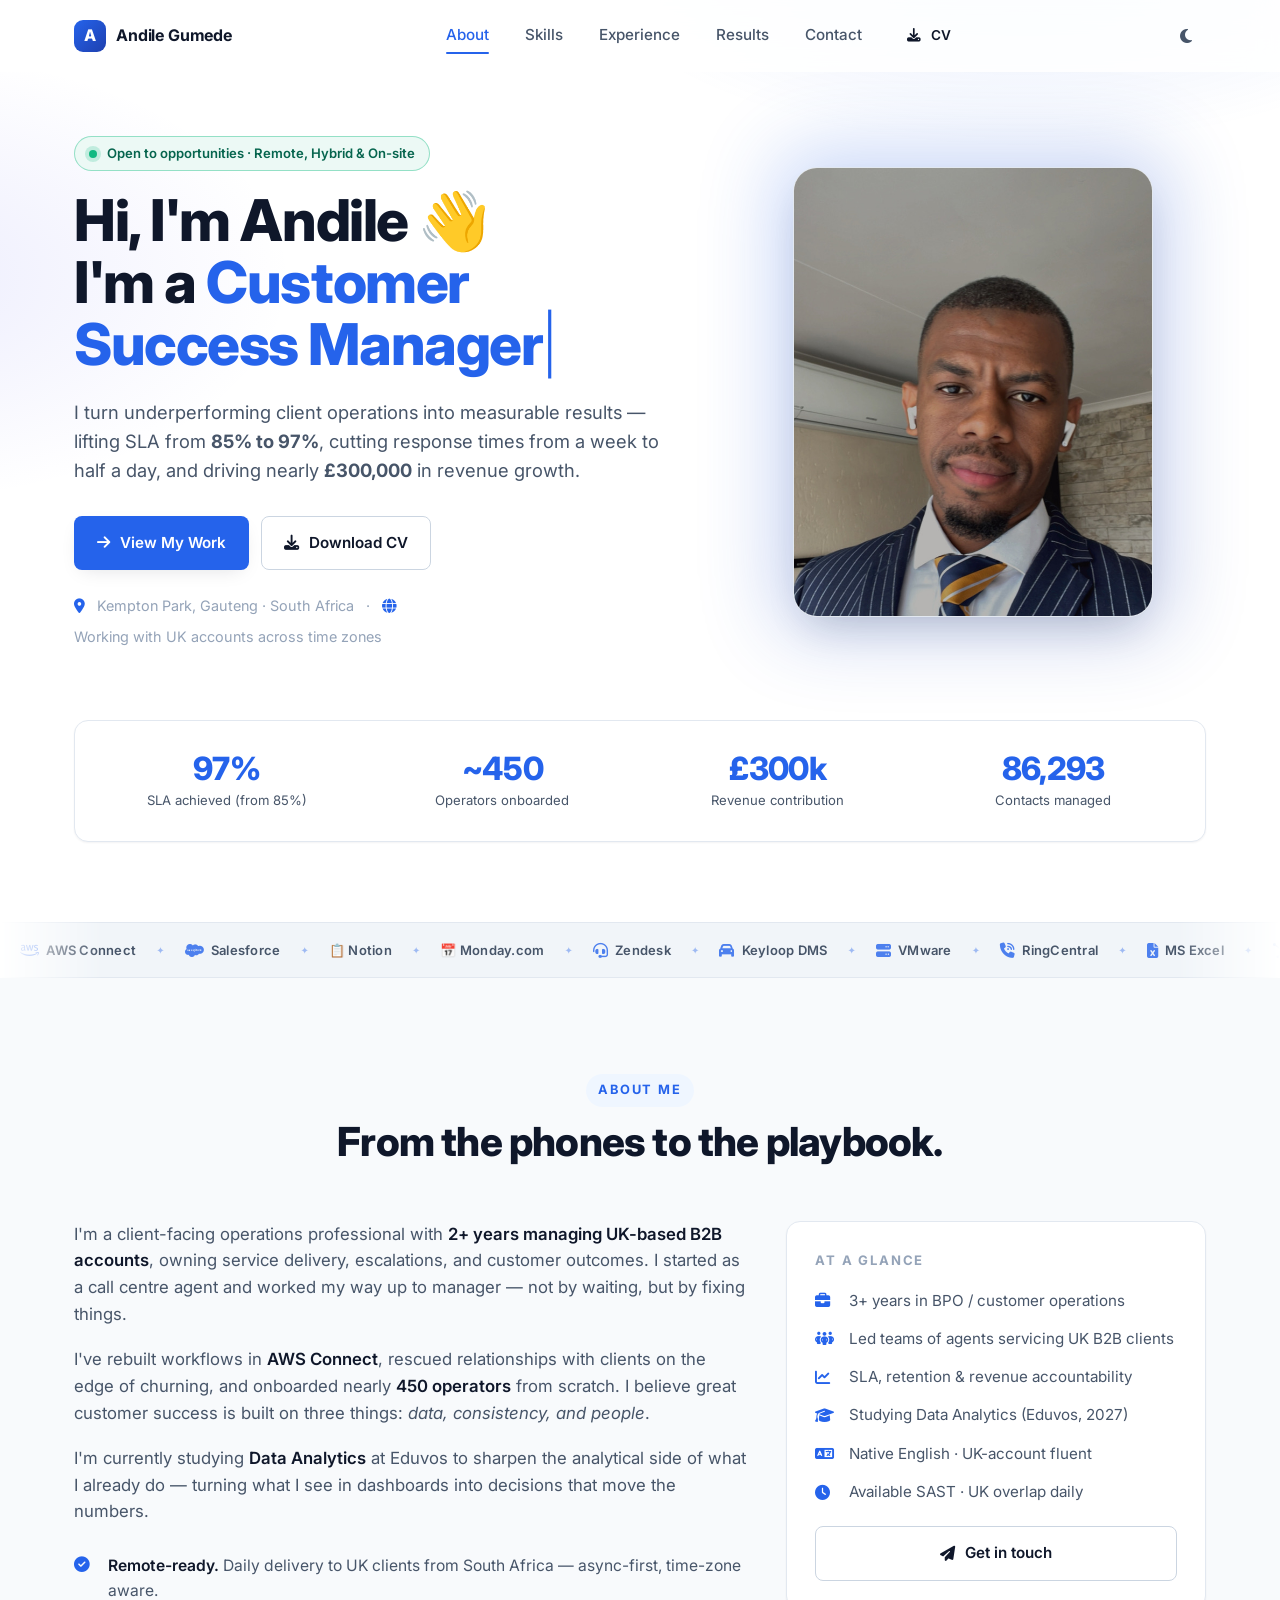
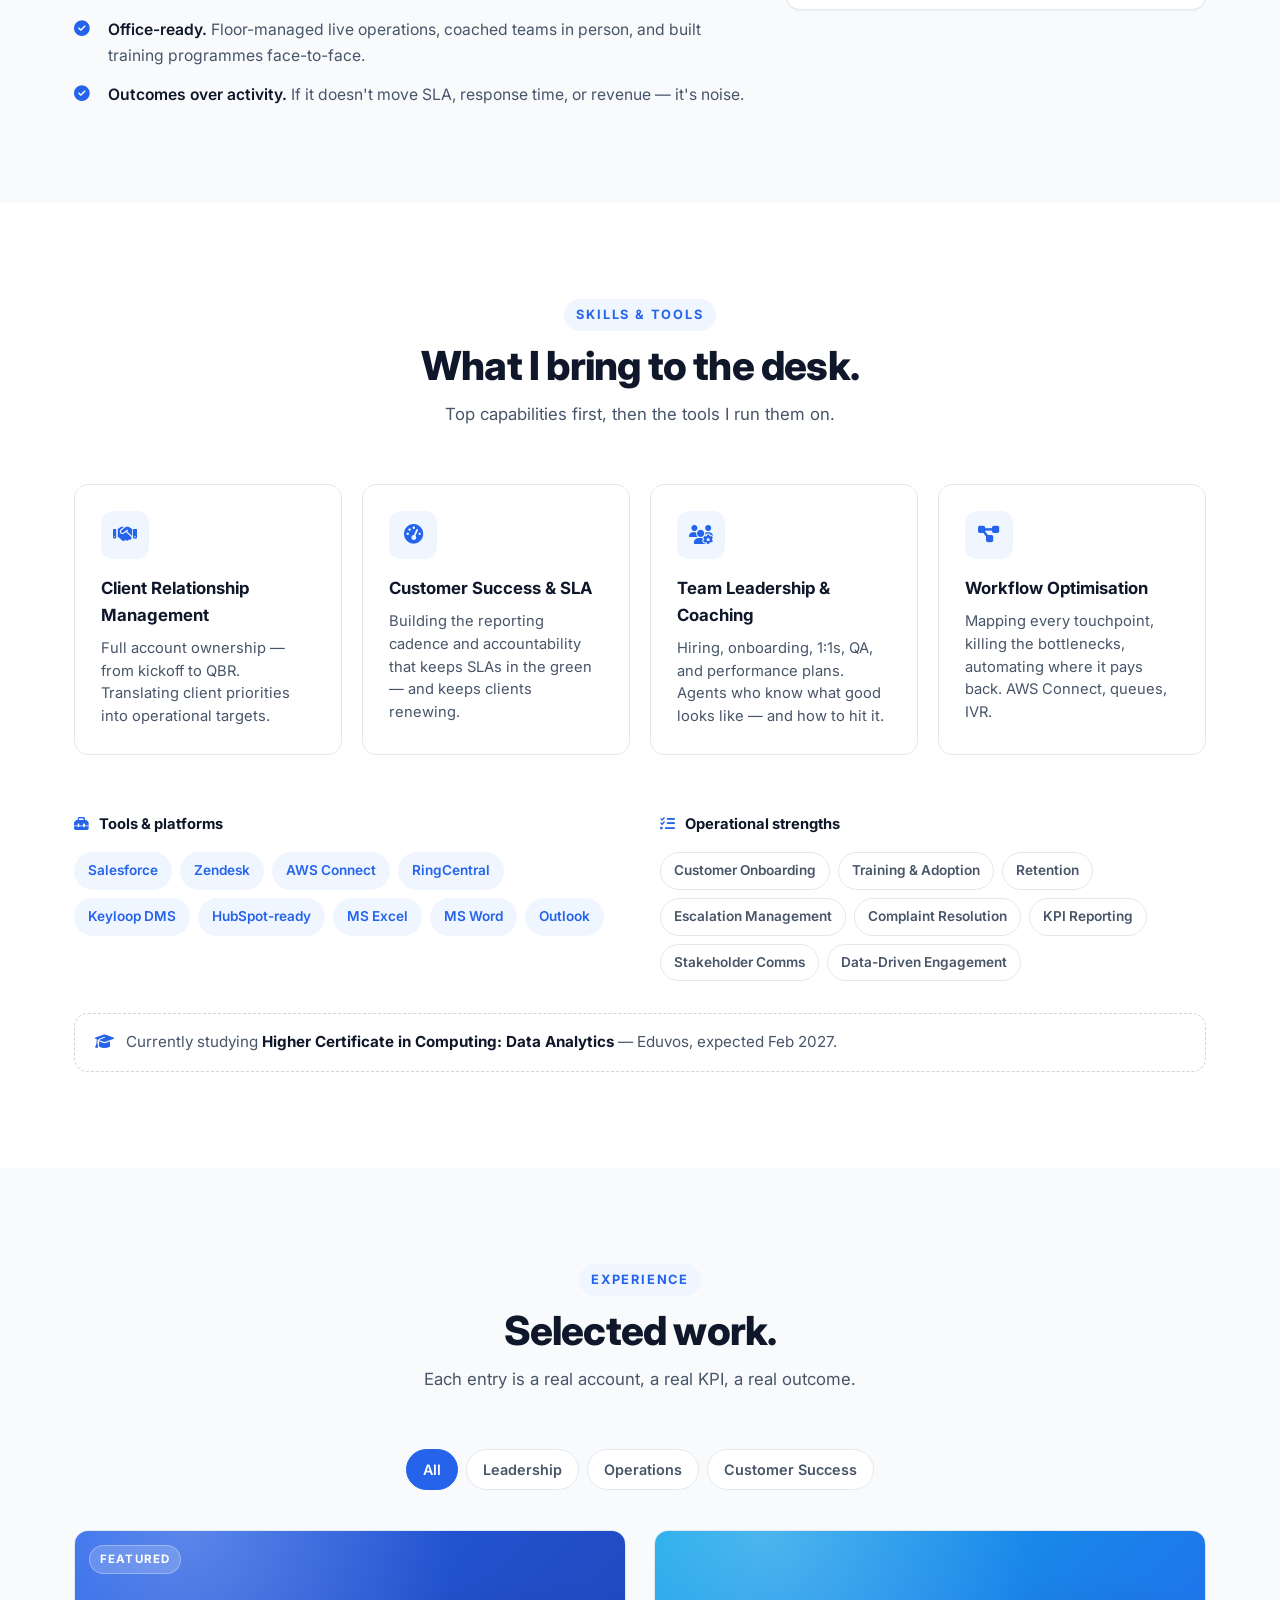
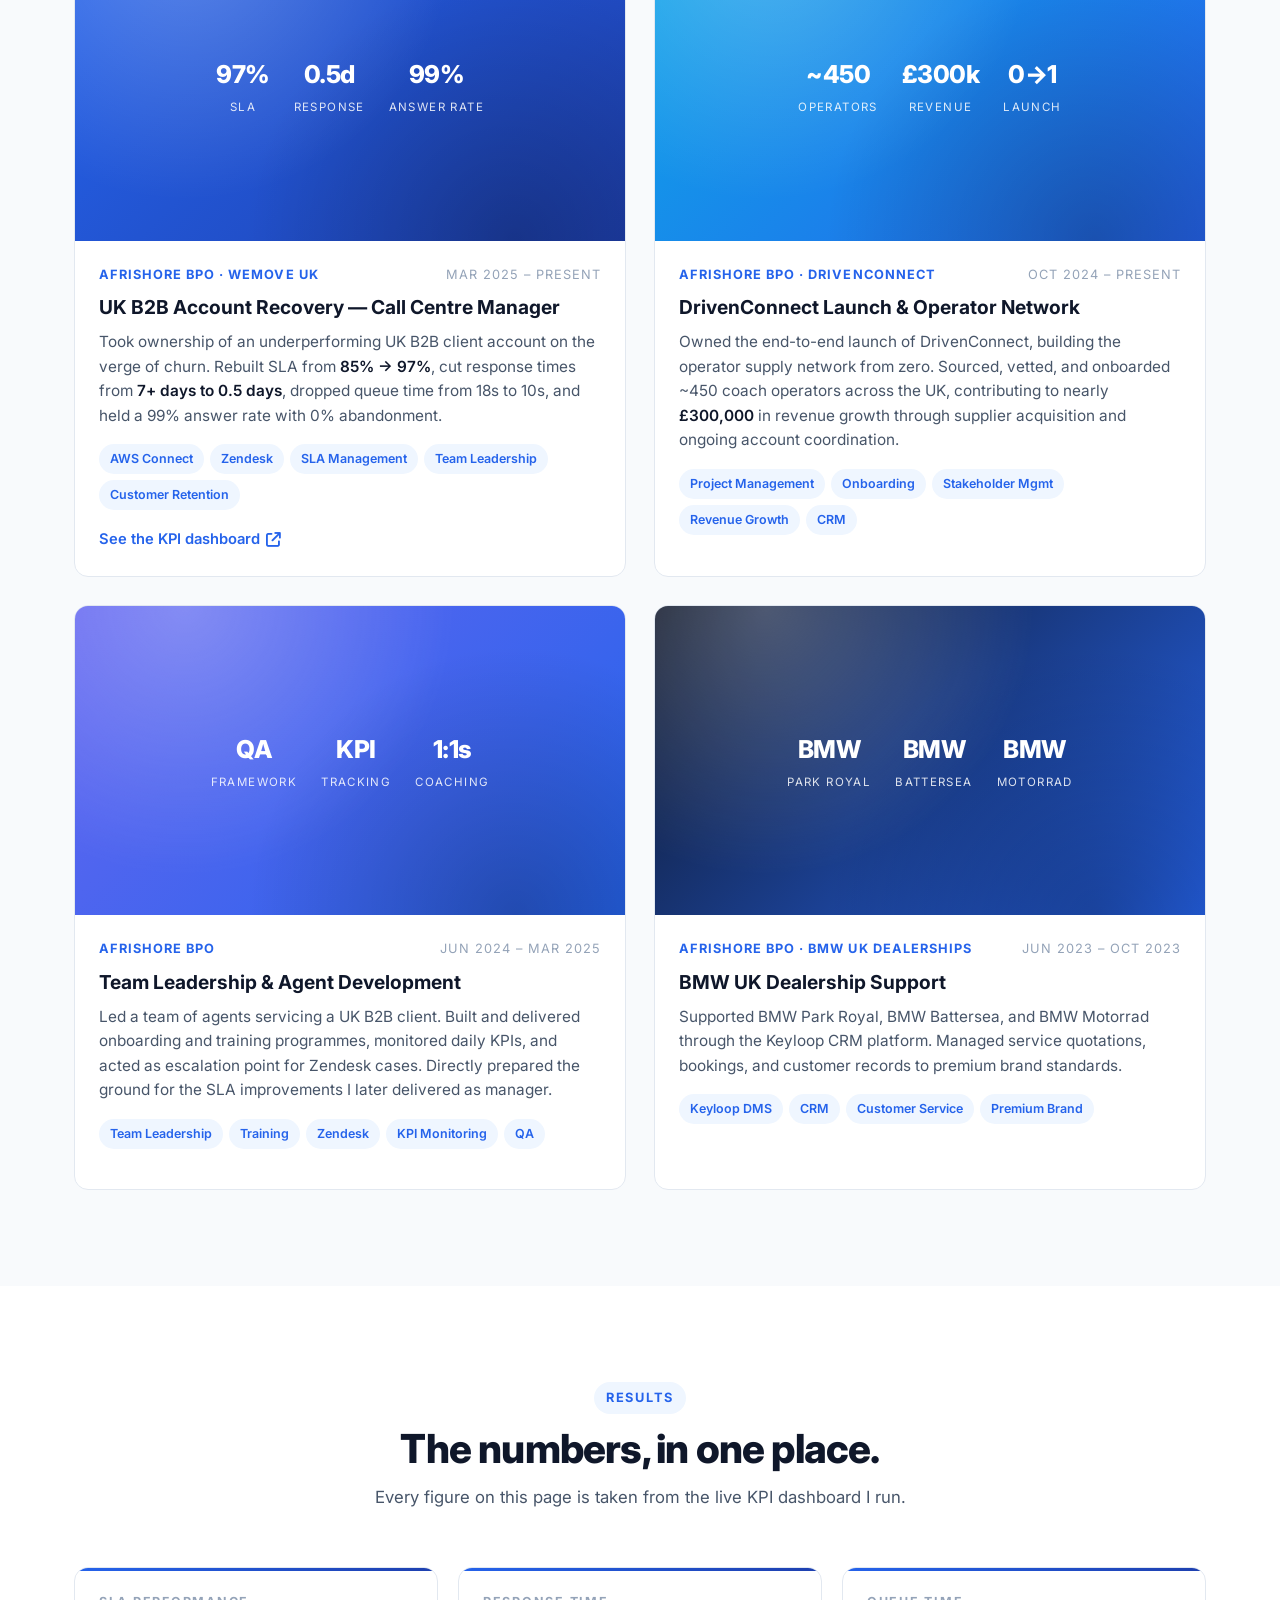
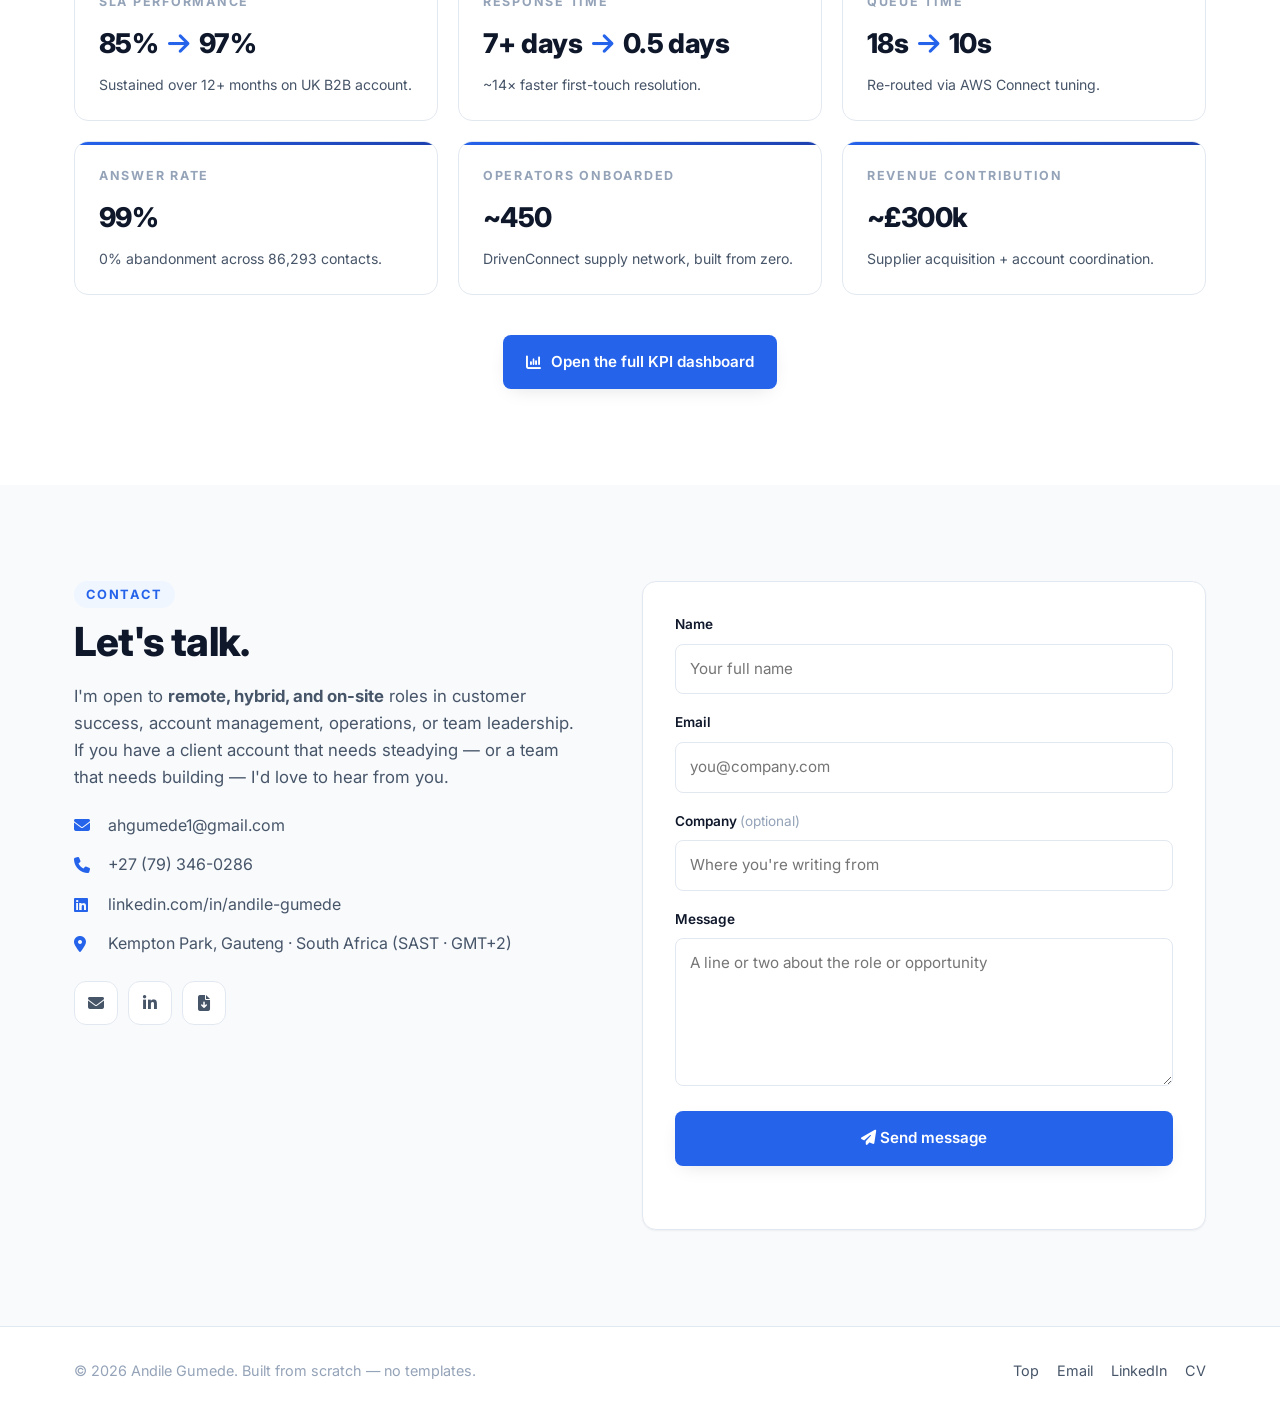
==== commit 94fe4020: "Add tools belt marquee" ====
--- a/index.html
+++ b/index.html
@@ -136,6 +136,54 @@
       </div>
     </div>
   </section>
+
+  <!-- ===== TOOLS BELT ===== -->
+  <div class="tools-belt" aria-label="Tools and platforms">
+    <div class="tools-belt__track">
+      <!-- First set -->
+      <span class="tools-belt__item"><i class="fa-brands fa-aws" aria-hidden="true"></i> AWS Connect</span>
+      <span class="tools-belt__sep" aria-hidden="true">✦</span>
+      <span class="tools-belt__item"><i class="fa-brands fa-salesforce" aria-hidden="true"></i> Salesforce</span>
+      <span class="tools-belt__sep" aria-hidden="true">✦</span>
+      <span class="tools-belt__item">📋 Notion</span>
+      <span class="tools-belt__sep" aria-hidden="true">✦</span>
+      <span class="tools-belt__item">📅 Monday.com</span>
+      <span class="tools-belt__sep" aria-hidden="true">✦</span>
+      <span class="tools-belt__item"><i class="fa-solid fa-headset" aria-hidden="true"></i> Zendesk</span>
+      <span class="tools-belt__sep" aria-hidden="true">✦</span>
+      <span class="tools-belt__item"><i class="fa-solid fa-car" aria-hidden="true"></i> Keyloop DMS</span>
+      <span class="tools-belt__sep" aria-hidden="true">✦</span>
+      <span class="tools-belt__item"><i class="fa-solid fa-server" aria-hidden="true"></i> VMware</span>
+      <span class="tools-belt__sep" aria-hidden="true">✦</span>
+      <span class="tools-belt__item"><i class="fa-solid fa-phone-volume" aria-hidden="true"></i> RingCentral</span>
+      <span class="tools-belt__sep" aria-hidden="true">✦</span>
+      <span class="tools-belt__item"><i class="fa-solid fa-file-excel" aria-hidden="true"></i> MS Excel</span>
+      <span class="tools-belt__sep" aria-hidden="true">✦</span>
+      <span class="tools-belt__item"><i class="fa-brands fa-hubspot" aria-hidden="true"></i> HubSpot</span>
+      <span class="tools-belt__sep" aria-hidden="true">✦</span>
+      <!-- Duplicate for seamless loop -->
+      <span class="tools-belt__item"><i class="fa-brands fa-aws" aria-hidden="true"></i> AWS Connect</span>
+      <span class="tools-belt__sep" aria-hidden="true">✦</span>
+      <span class="tools-belt__item"><i class="fa-brands fa-salesforce" aria-hidden="true"></i> Salesforce</span>
+      <span class="tools-belt__sep" aria-hidden="true">✦</span>
+      <span class="tools-belt__item">📋 Notion</span>
+      <span class="tools-belt__sep" aria-hidden="true">✦</span>
+      <span class="tools-belt__item">📅 Monday.com</span>
+      <span class="tools-belt__sep" aria-hidden="true">✦</span>
+      <span class="tools-belt__item"><i class="fa-solid fa-headset" aria-hidden="true"></i> Zendesk</span>
+      <span class="tools-belt__sep" aria-hidden="true">✦</span>
+      <span class="tools-belt__item"><i class="fa-solid fa-car" aria-hidden="true"></i> Keyloop DMS</span>
+      <span class="tools-belt__sep" aria-hidden="true">✦</span>
+      <span class="tools-belt__item"><i class="fa-solid fa-server" aria-hidden="true"></i> VMware</span>
+      <span class="tools-belt__sep" aria-hidden="true">✦</span>
+      <span class="tools-belt__item"><i class="fa-solid fa-phone-volume" aria-hidden="true"></i> RingCentral</span>
+      <span class="tools-belt__sep" aria-hidden="true">✦</span>
+      <span class="tools-belt__item"><i class="fa-solid fa-file-excel" aria-hidden="true"></i> MS Excel</span>
+      <span class="tools-belt__sep" aria-hidden="true">✦</span>
+      <span class="tools-belt__item"><i class="fa-brands fa-hubspot" aria-hidden="true"></i> HubSpot</span>
+      <span class="tools-belt__sep" aria-hidden="true">✦</span>
+    </div>
+  </div>
 
   <!-- ===== ABOUT ===== -->
   <section class="section section--alt" id="about">
--- a/src/css/style.css
+++ b/src/css/style.css
@@ -2,6 +2,78 @@
    Andile Gumede — Portfolio styles
    Clean, professional, fully responsive. Light + Dark themes.
    ========================================================================= */
+
+/* ----- Tools Belt (infinite scroll marquee) ----- */
+.tools-belt {
+  overflow: hidden;
+  background: var(--clr-surface, #f1f5f9);
+  border-top: 1px solid var(--clr-border, #e2e8f0);
+  border-bottom: 1px solid var(--clr-border, #e2e8f0);
+  padding: 14px 0;
+  white-space: nowrap;
+  position: relative;
+  /* Fade edges */
+  -webkit-mask-image: linear-gradient(to right, transparent 0%, black 8%, black 92%, transparent 100%);
+  mask-image: linear-gradient(to right, transparent 0%, black 8%, black 92%, transparent 100%);
+}
+
+.tools-belt__track {
+  display: inline-flex;
+  align-items: center;
+  gap: 0;
+  animation: marquee 30s linear infinite;
+  will-change: transform;
+}
+
+.tools-belt:hover .tools-belt__track {
+  animation-play-state: paused;
+}
+
+.tools-belt__item {
+  display: inline-flex;
+  align-items: center;
+  gap: 7px;
+  font-size: 13px;
+  font-weight: 600;
+  color: var(--clr-text-2, #475569);
+  padding: 0 20px;
+  letter-spacing: 0.02em;
+  transition: color 0.2s;
+}
+
+.tools-belt__item:hover {
+  color: var(--clr-accent, #2563EB);
+}
+
+.tools-belt__item i {
+  font-size: 15px;
+  color: var(--clr-accent, #2563EB);
+  opacity: 0.8;
+}
+
+.tools-belt__sep {
+  font-size: 10px;
+  color: var(--clr-accent, #2563EB);
+  opacity: 0.4;
+  flex-shrink: 0;
+}
+
+@keyframes marquee {
+  from { transform: translateX(0); }
+  to   { transform: translateX(-50%); }
+}
+
+/* Dark mode adjustments */
+[data-theme="dark"] .tools-belt {
+  background: var(--clr-surface, #1e293b);
+  border-color: var(--clr-border, #334155);
+}
+[data-theme="dark"] .tools-belt__item {
+  color: var(--clr-text-2, #94a3b8);
+}
+[data-theme="dark"] .tools-belt__item:hover {
+  color: #60a5fa;
+}
 
 /* ----- Reset / base ----- */
 *, *::before, *::after { box-sizing: border-box; }
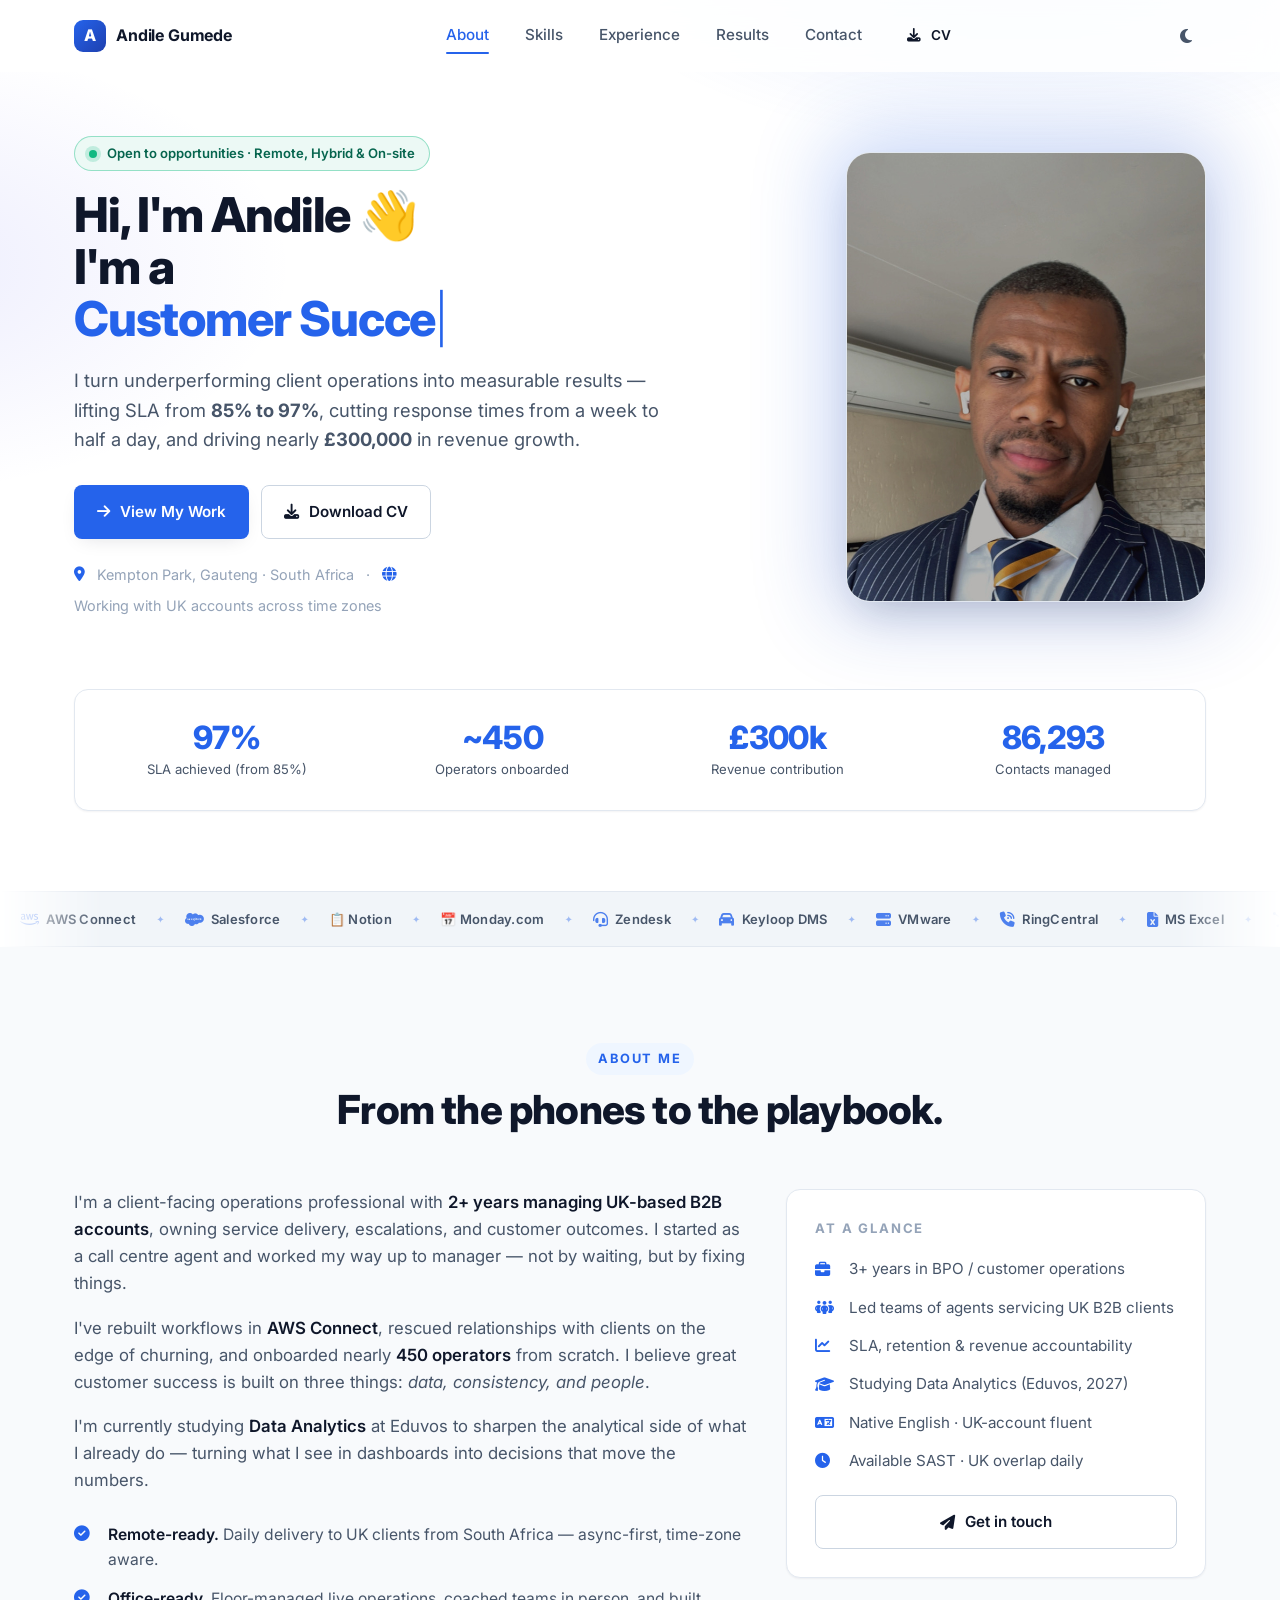
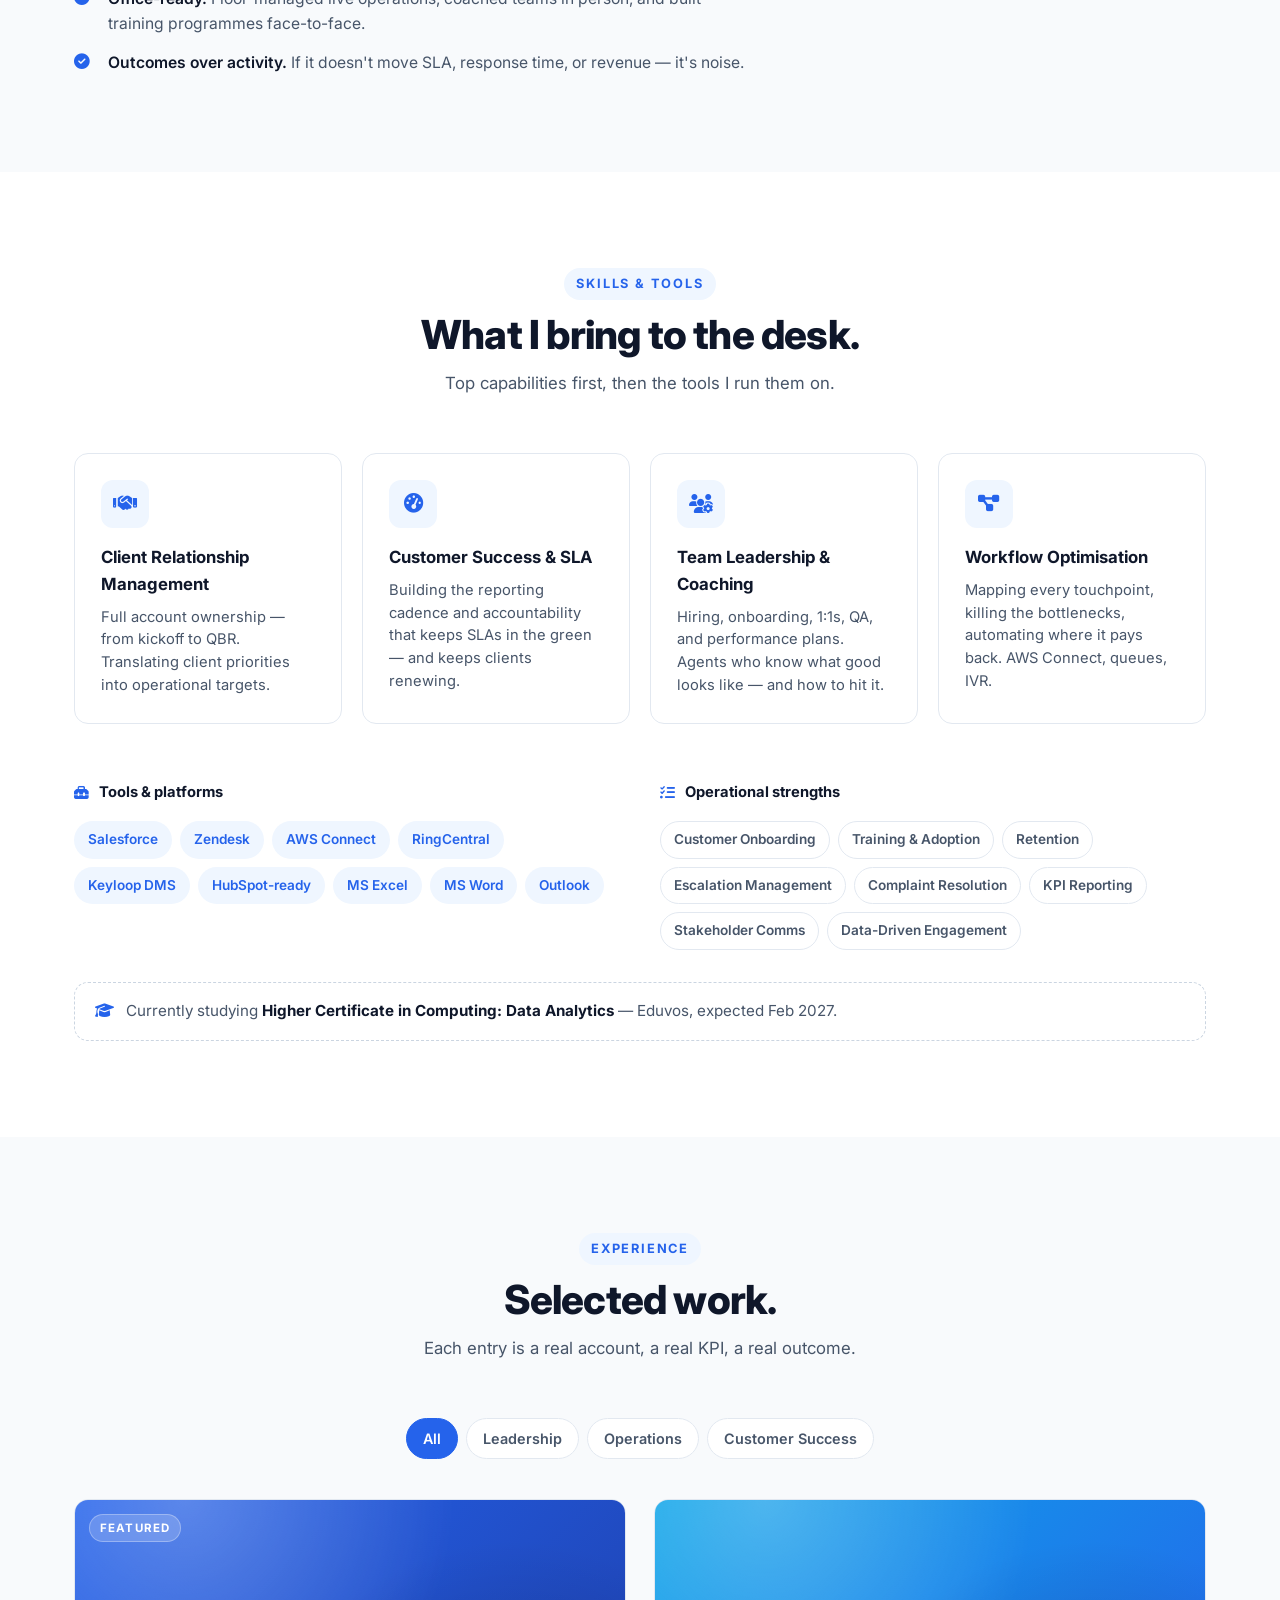
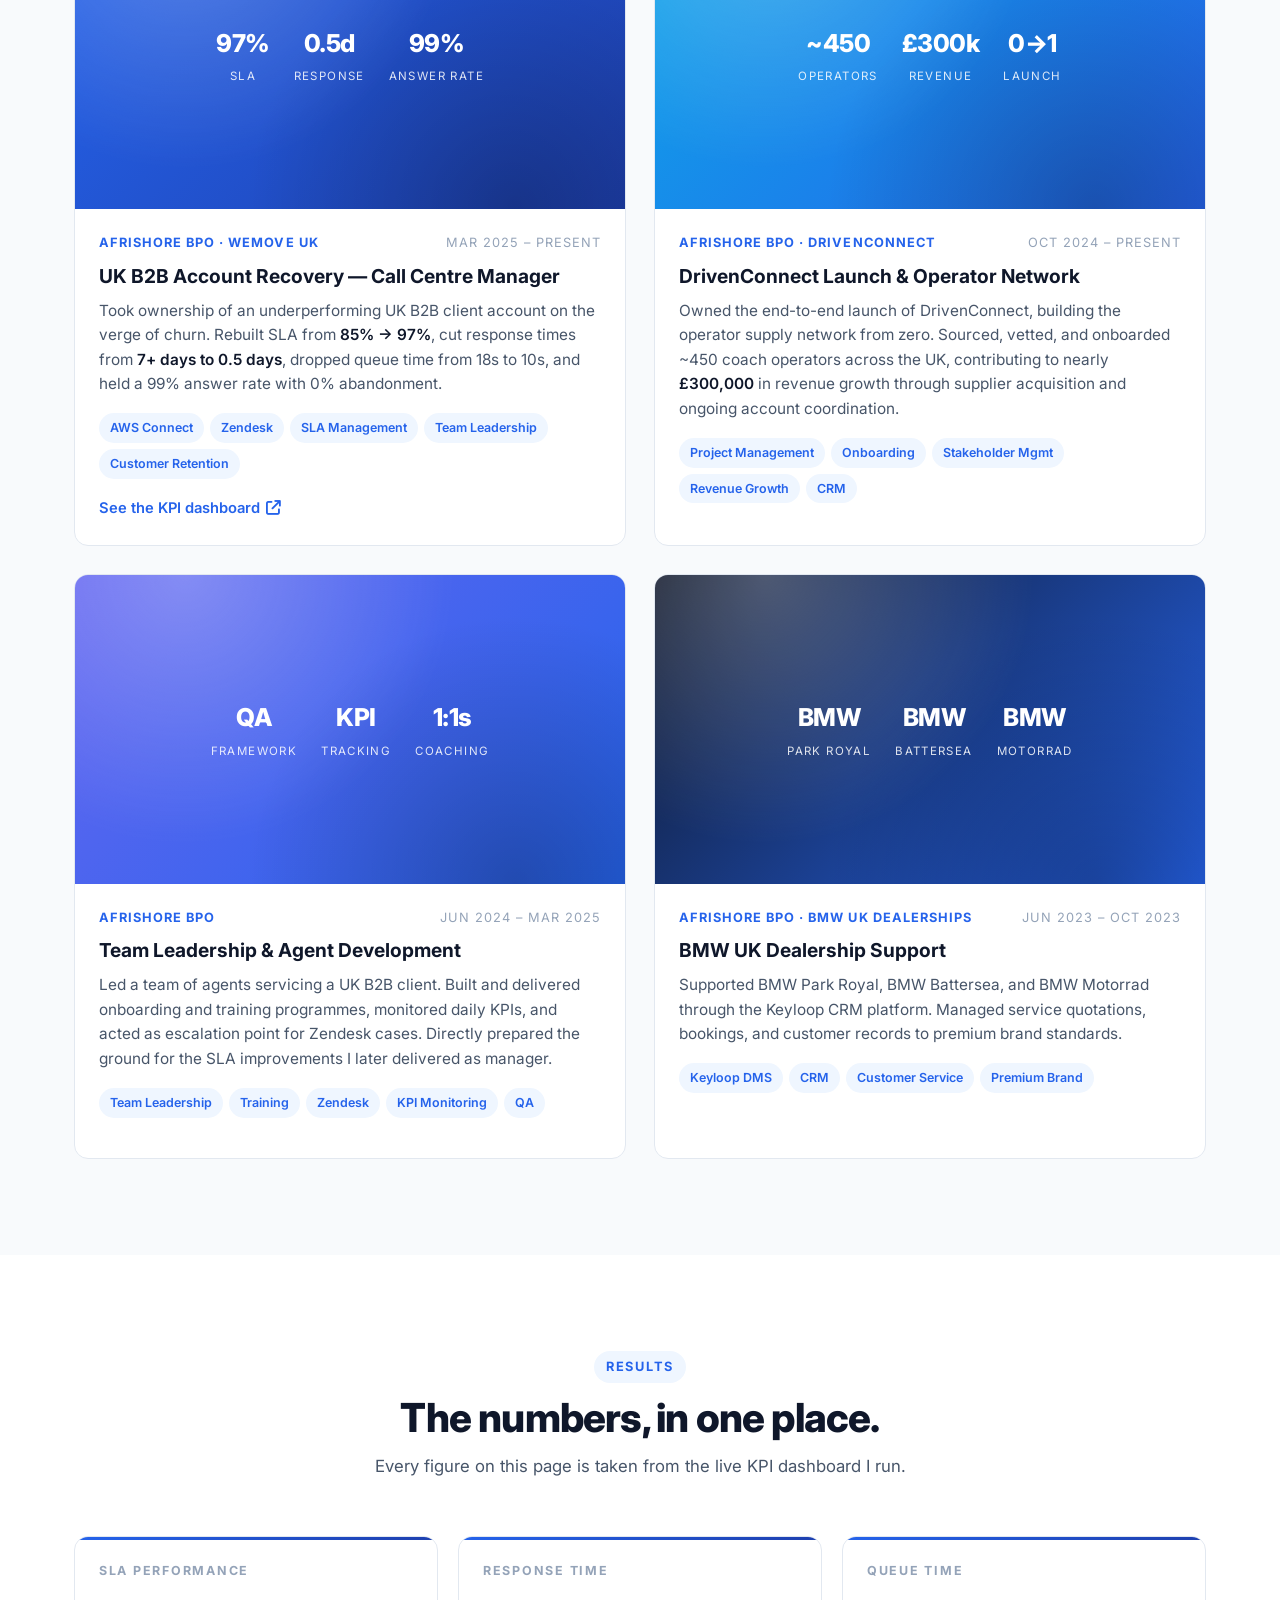
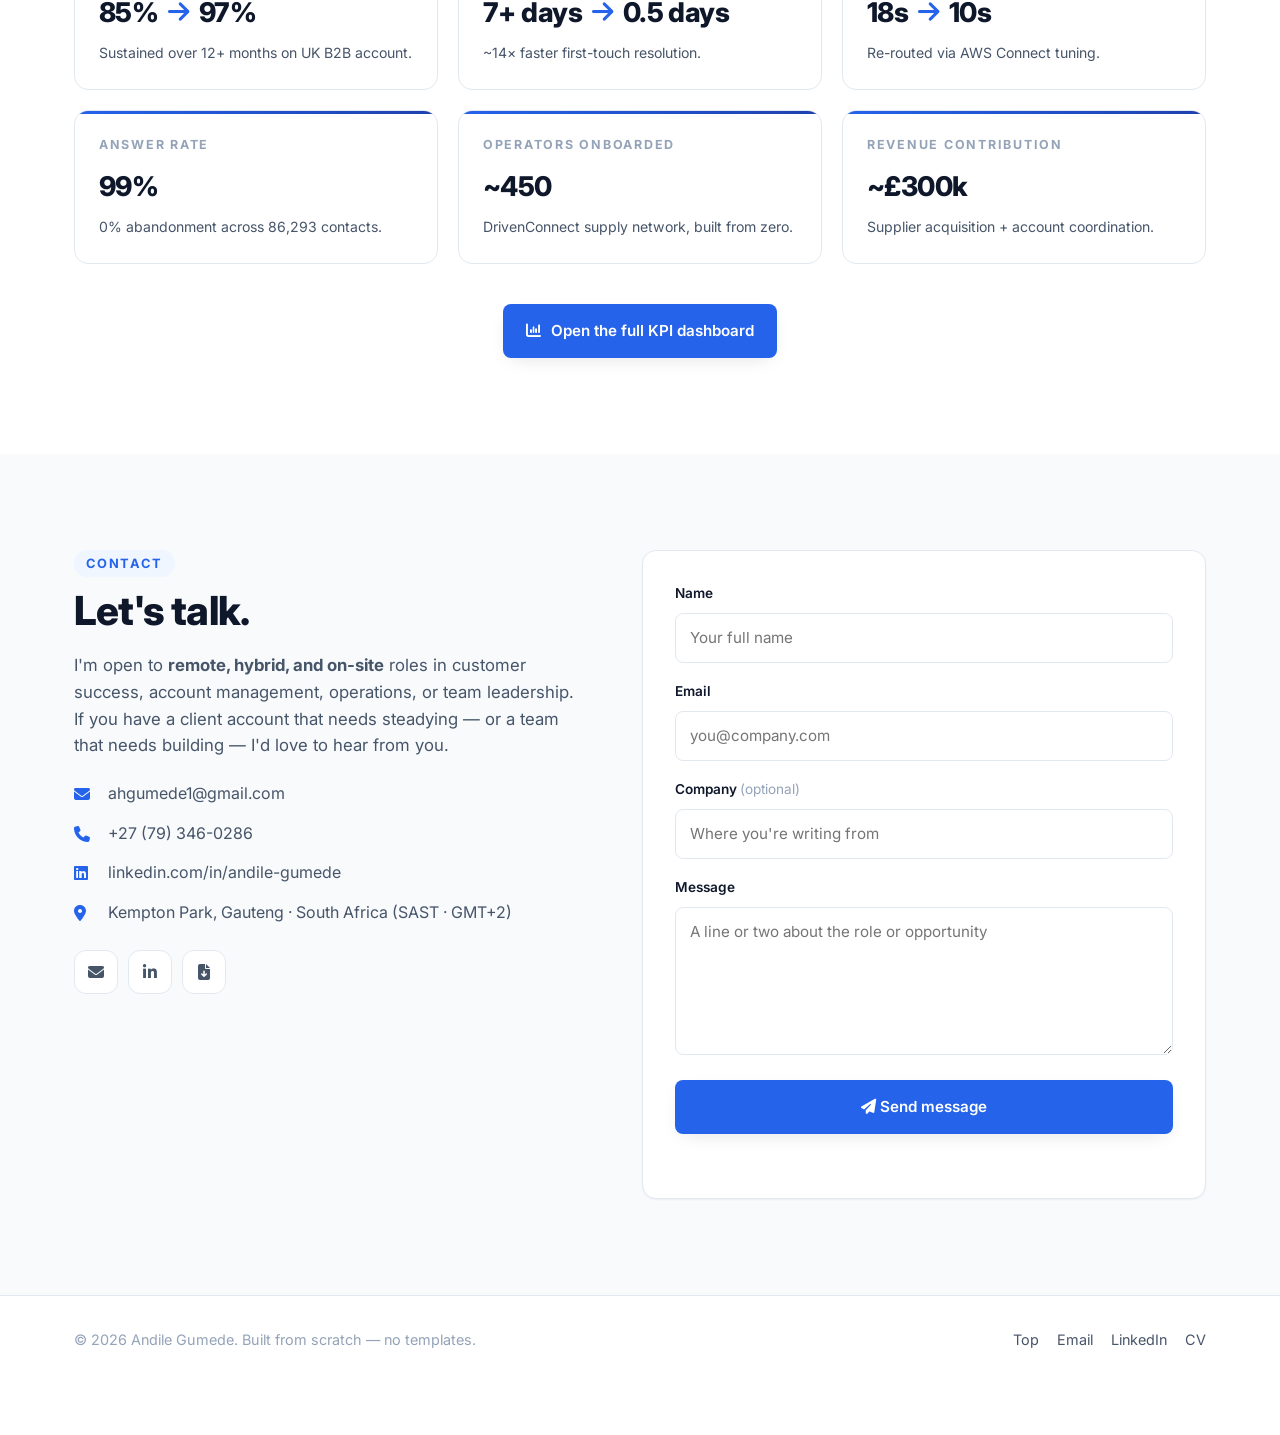
==== commit 255a720a: "Fix HTML structure in index.html" ====
--- a/index.html
+++ b/index.html
@@ -77,8 +77,10 @@
 
         <h1 class="hero__title">
           Hi, I'm Andile <span class="wave" aria-hidden="true">👋</span><br />
-          I'm a <span class="typing" id="typing" aria-live="polite"></span><span class="caret" aria-hidden="true">|</span>
-        </h1>
+          I'm a<br />
+          <span class="typing" id="typing" aria-live="polite"></span><span class="caret" aria-hidden="true">|</span>
+          </h1>
+        
 
         <p class="hero__tagline">
           I turn underperforming client operations into measurable results — lifting SLA from
--- a/src/css/style.css
+++ b/src/css/style.css
@@ -332,8 +332,8 @@
 }
 .hero__inner {
   display: grid;
-  grid-template-columns: 1.3fr 1fr;
-  gap: 60px;
+  grid-template-columns: 1.1fr 0.9fr;
+  gap: 40px;
   align-items: center;
 }
 
@@ -345,6 +345,7 @@
   font-weight: 800;
   margin-top: 18px;
   color: var(--text);
+  min-height: 2.3em; /* locks height — prevents collapse during typing */
 }
 .wave { display: inline-block; animation: wave 2.4s ease-in-out infinite; transform-origin: 70% 80%; }
 @keyframes wave {
@@ -422,7 +423,7 @@
 /* Photo */
 .hero__photo {
   position: relative;
-  justify-self: center;
+  justify-self: end;
   width: 100%;
   max-width: 360px;
 }
@@ -1053,8 +1054,19 @@
 }
 
 /* ----- Print ----- */
-@media print {
-  .nav, .back-to-top, .scroll-progress, .hero__cta, .filters, .contact__form, .footer__links { display: none !important; }
-  body { background: #fff; color: #000; }
-  a { color: #000; text-decoration: underline; }
-}
+/* ===== TYPING ANIMATION FIX ===== */
+.typing-wrapper {
+  display: inline-block;
+  vertical-align: bottom;
+  white-space: nowrap;
+}
+
+.hero__title {
+  min-height: 2.4em !important;
+}
+
+@media (max-width: 1400px) {
+  .hero__title {
+    font-size: clamp(2rem, 1.2rem + 2.8vw, 3rem) !important;
+  }
+}
